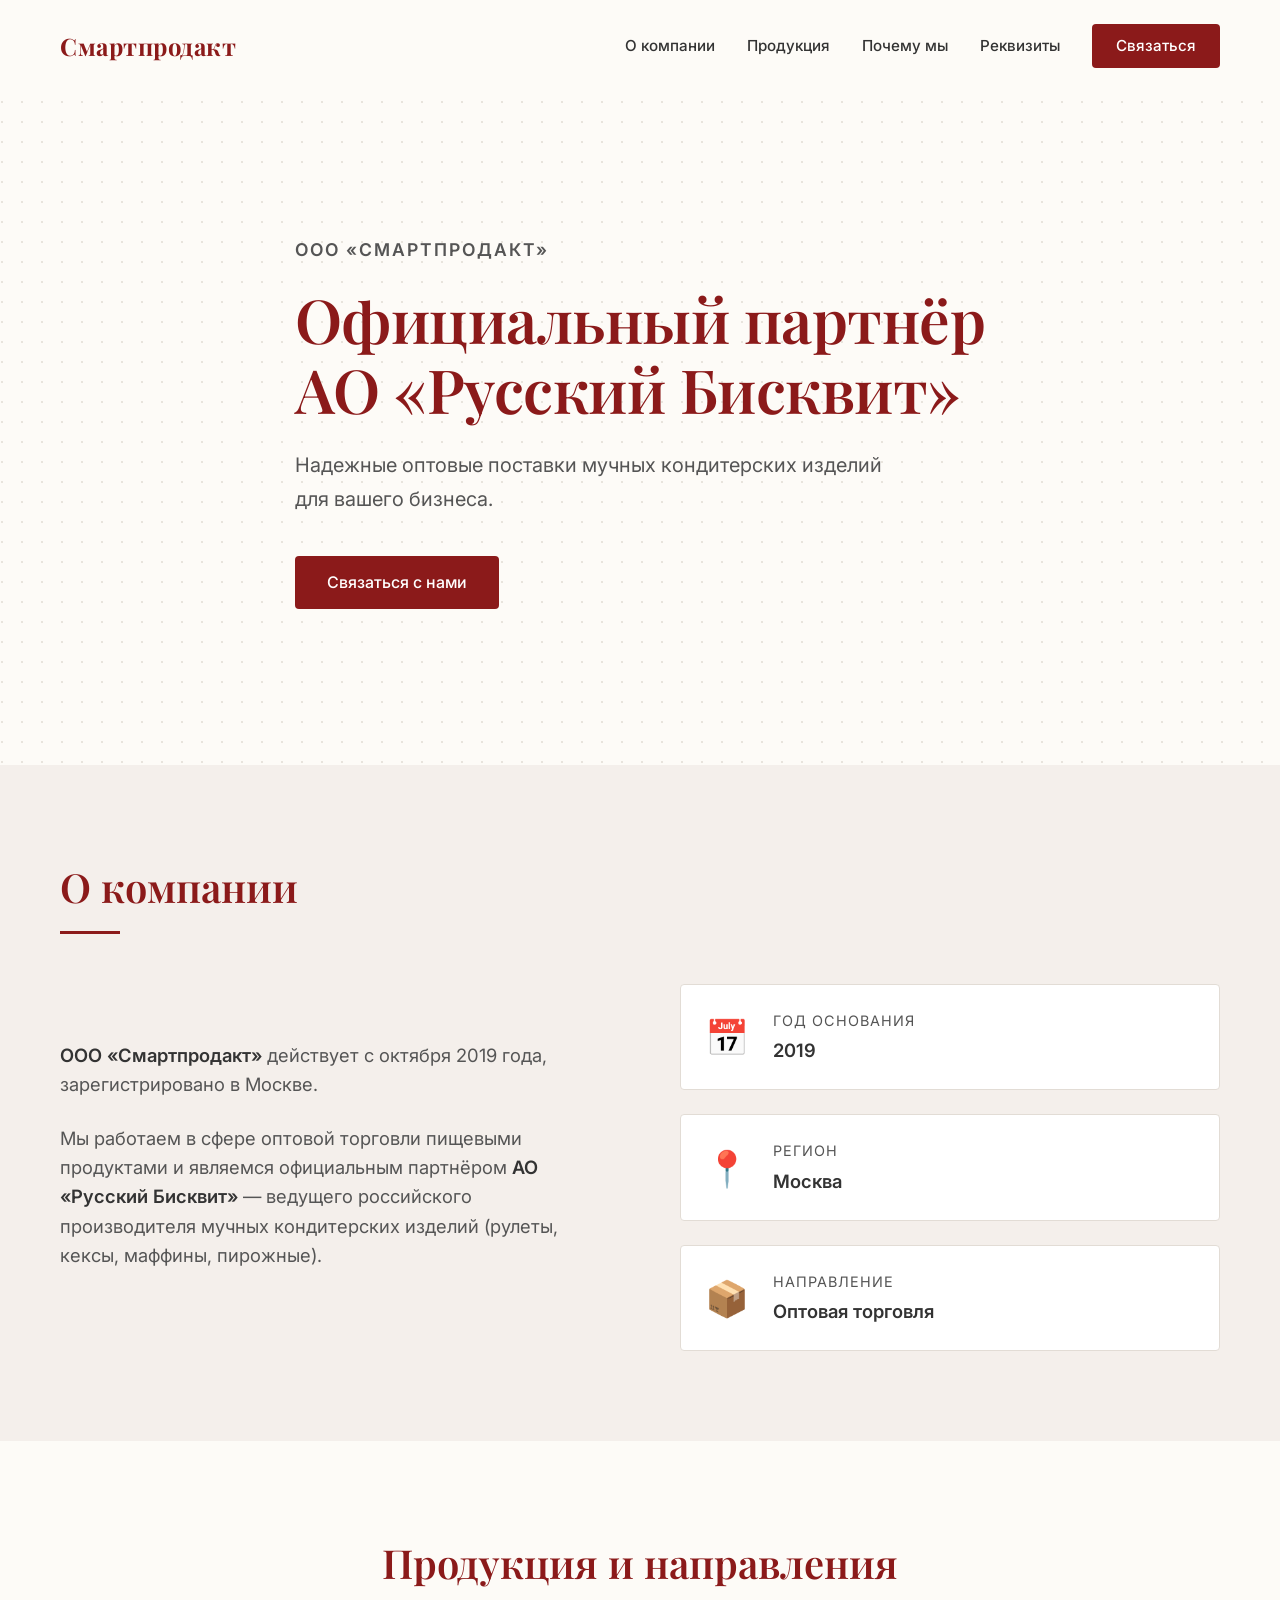
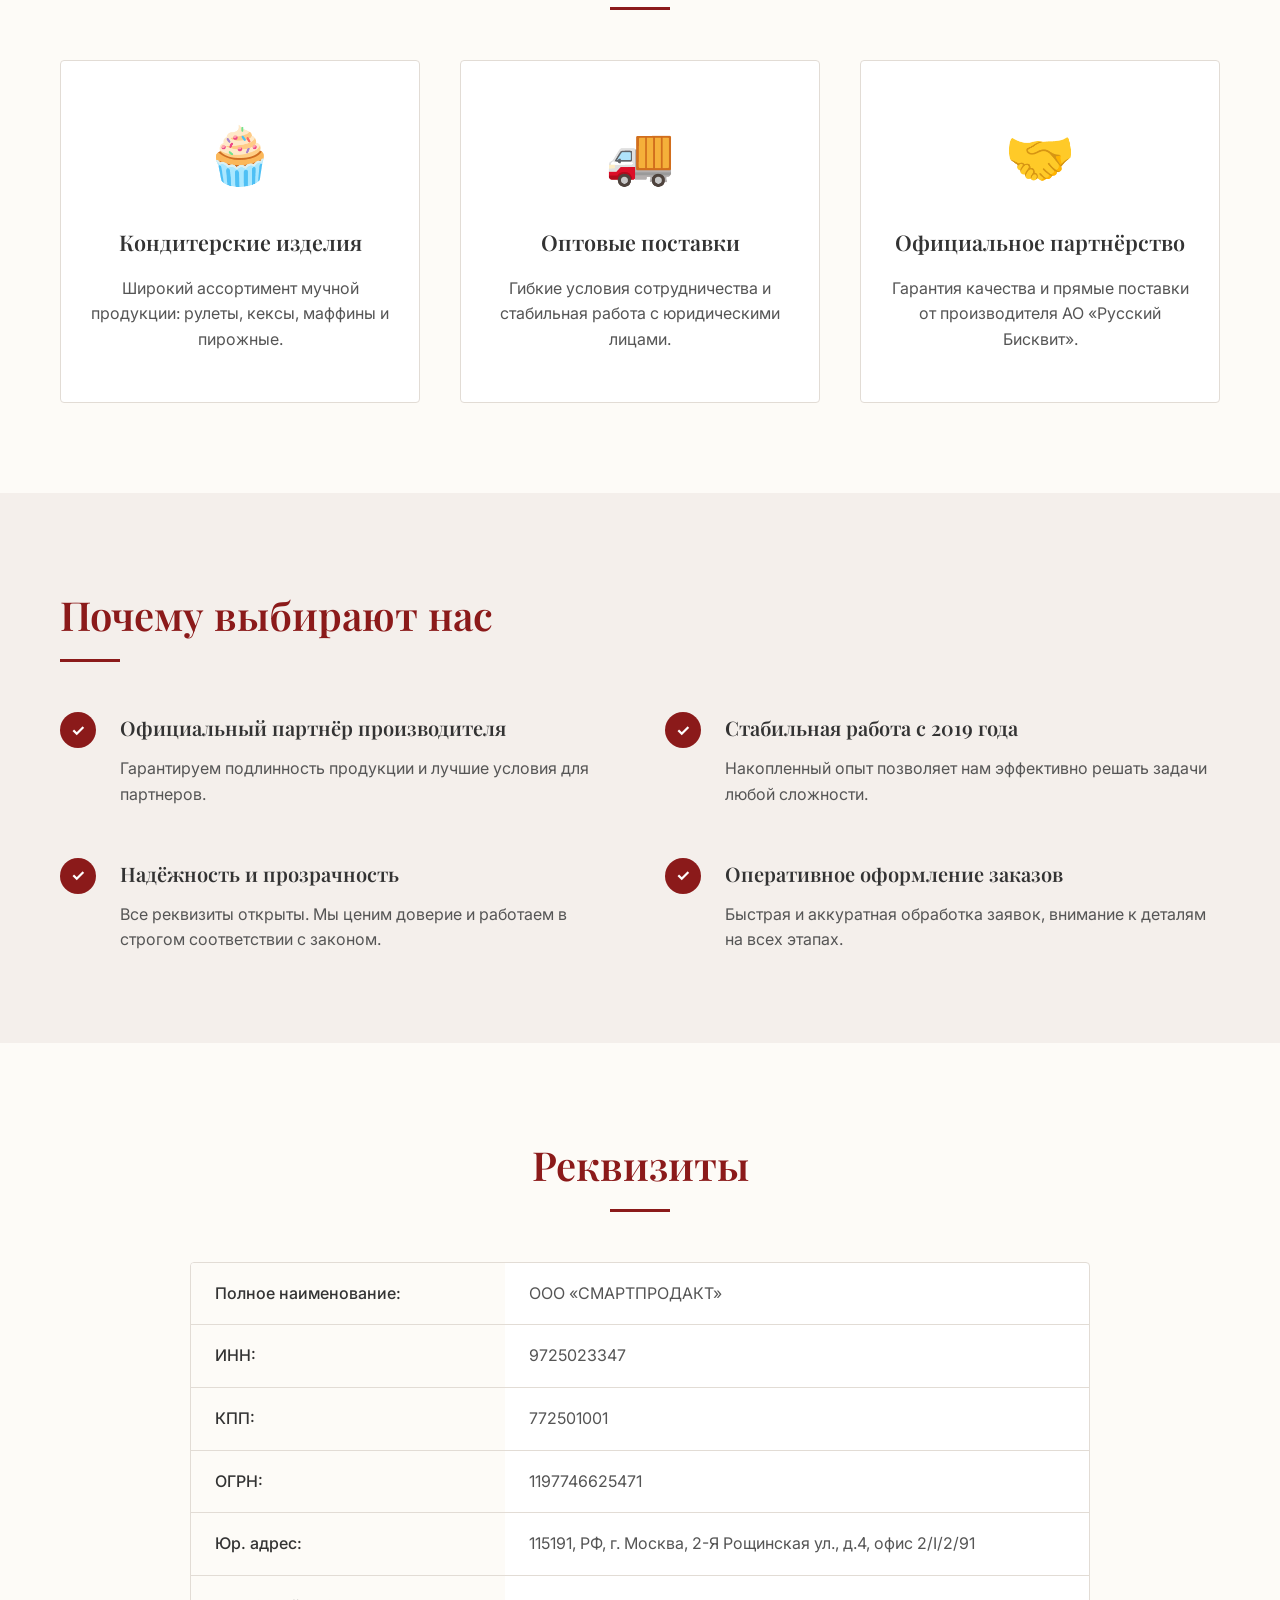
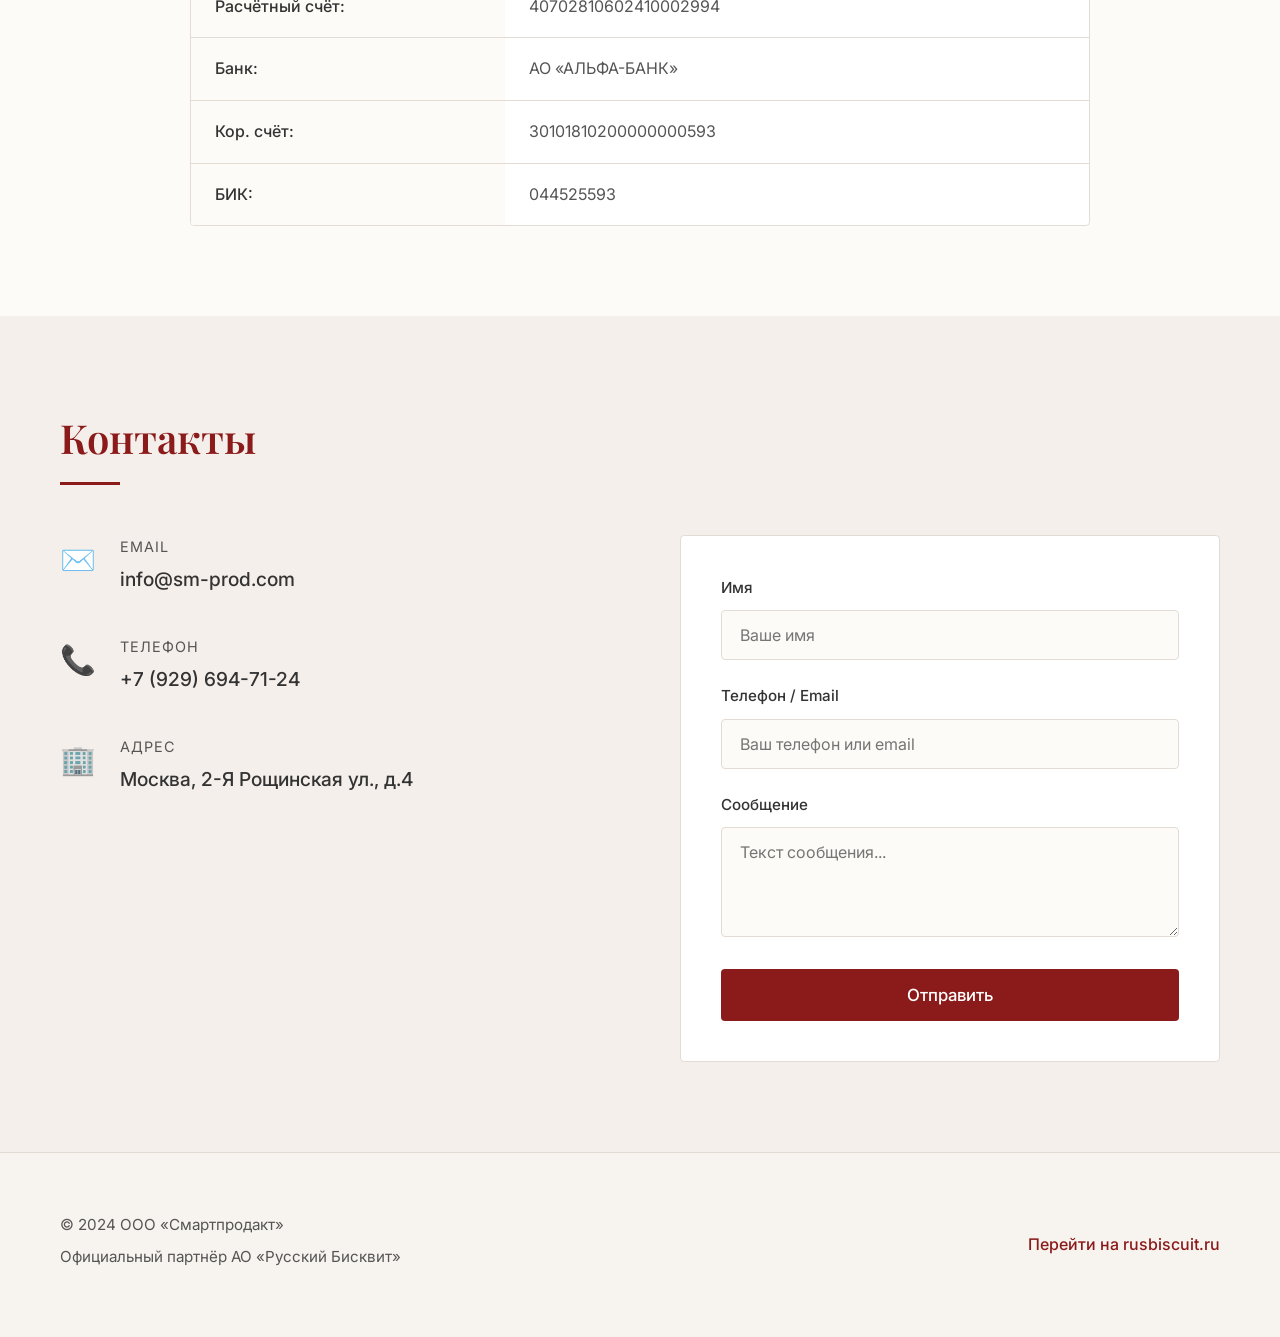
==== index.html @ a1ecc79d "Initial commit of SmartProduct landing page" ====
<!DOCTYPE html>
<html lang="ru">
<head>
    <meta charset="UTF-8">
    <meta name="viewport" content="width=device-width, initial-scale=1.0">
    <title>ООО «Смартпродакт» — Официальный партнёр АО «Русский Бисквит»</title>
    <meta name="description" content="ООО «Смартпродакт» — оптовый поставщик и официальный партнёр АО «Русский Бисквит». मुчные кондитерские изделия оптом.">
    <!-- Google Fonts: Playfair Display for headings, Inter for body -->
    <link rel="preconnect" href="https://fonts.googleapis.com">
    <link rel="preconnect" href="https://fonts.gstatic.com" crossorigin>
    <link href="https://fonts.googleapis.com/css2?family=Inter:wght@400;500;600&family=Playfair+Display:wght@500;600;700&display=swap" rel="stylesheet">
    <link rel="stylesheet" href="style.css">
</head>
<body>
    <!-- Sticky Nav Header -->
    <header class="navbar">
        <div class="container nav-container">
            <div class="logo">
                <a href="#hero">
                    <span class="logo-text">Смартпродакт</span>
                </a>
            </div>
            <nav class="nav-links">
                <a href="#about">О компании</a>
                <a href="#products">Продукция</a>
                <a href="#advantages">Почему мы</a>
                <a href="#requisites">Реквизиты</a>
                <a href="#contacts" class="btn-primary nav-btn">Связаться</a>
            </nav>
            <div class="hamburger">
                <span></span>
                <span></span>
                <span></span>
            </div>
        </div>
    </header>

    <!-- 1. Hero -->
    <section id="hero" class="hero-section">
        <div class="container hero-container">
            <div class="hero-content">
                <div class="hero-logo-placeholder">ООО «Смартпродакт»</div>
                <h1 class="hero-title">Официальный партнёр<br>АО «Русский Бисквит»</h1>
                <p class="hero-subtitle">Надежные оптовые поставки мучных кондитерских изделий для вашего бизнеса.</p>
                <a href="#contacts" class="btn-primary hero-btn">Связаться с нами</a>
            </div>
        </div>
    </section>

    <!-- 2. О компании -->
    <section id="about" class="section bg-light-beige">
        <div class="container">
            <h2 class="section-title">О компании</h2>
            <div class="about-grid">
                <div class="about-text">
                    <p><strong>ООО «Смартпродакт»</strong> действует с октября 2019 года, зарегистрировано в Москве.</p>
                    <p>Мы работаем в сфере оптовой торговли пищевыми продуктами и являемся официальным партнёром <strong>АО «Русский Бисквит»</strong> — ведущего российского производителя мучных кондитерских изделий (рулеты, кексы, маффины, пирожные).</p>
                </div>
                <div class="trust-badges">
                    <div class="badge">
                        <span class="badge-icon">📅</span>
                        <div>
                            <span class="badge-title">Год основания</span>
                            <span class="badge-value">2019</span>
                        </div>
                    </div>
                    <div class="badge">
                        <span class="badge-icon">📍</span>
                        <div>
                            <span class="badge-title">Регион</span>
                            <span class="badge-value">Москва</span>
                        </div>
                    </div>
                    <div class="badge">
                        <span class="badge-icon">📦</span>
                        <div>
                            <span class="badge-title">Направление</span>
                            <span class="badge-value">Оптовая торговля</span>
                        </div>
                    </div>
                </div>
            </div>
        </div>
    </section>

    <!-- 3. Продукция / Направления -->
    <section id="products" class="section">
        <div class="container">
            <h2 class="section-title text-center">Продукция и направления</h2>
            <div class="cards-grid">
                <div class="card">
                    <div class="card-icon">🧁</div>
                    <h3 class="card-title">Кондитерские изделия</h3>
                    <p class="card-text">Широкий ассортимент мучной продукции: рулеты, кексы, маффины и пирожные.</p>
                </div>
                <div class="card">
                    <div class="card-icon">🚚</div>
                    <h3 class="card-title">Оптовые поставки</h3>
                    <p class="card-text">Гибкие условия сотрудничества и стабильная работа с юридическими лицами.</p>
                </div>
                <div class="card">
                    <div class="card-icon">🤝</div>
                    <h3 class="card-title">Официальное партнёрство</h3>
                    <p class="card-text">Гарантия качества и прямые поставки от производителя АО «Русский Бисквит».</p>
                </div>
            </div>
        </div>
    </section>

    <!-- 4. Почему мы (преимущества) -->
    <section id="advantages" class="section bg-light-beige">
        <div class="container">
            <h2 class="section-title">Почему выбирают нас</h2>
            <div class="advantages-list">
                <div class="advantage-item">
                    <div class="advantage-check">✓</div>
                    <div class="advantage-content">
                        <h4>Официальный партнёр производителя</h4>
                        <p>Гарантируем подлинность продукции и лучшие условия для партнеров.</p>
                    </div>
                </div>
                <div class="advantage-item">
                    <div class="advantage-check">✓</div>
                    <div class="advantage-content">
                        <h4>Стабильная работа с 2019 года</h4>
                        <p>Накопленный опыт позволяет нам эффективно решать задачи любой сложности.</p>
                    </div>
                </div>
                <div class="advantage-item">
                    <div class="advantage-check">✓</div>
                    <div class="advantage-content">
                        <h4>Надёжность и прозрачность</h4>
                        <p>Все реквизиты открыты. Мы ценим доверие и работаем в строгом соответствии с законом.</p>
                    </div>
                </div>
                <div class="advantage-item">
                    <div class="advantage-check">✓</div>
                    <div class="advantage-content">
                        <h4>Оперативное оформление заказов</h4>
                        <p>Быстрая и аккуратная обработка заявок, внимание к деталям на всех этапах.</p>
                    </div>
                </div>
            </div>
        </div>
    </section>

    <!-- 5. Реквизиты -->
    <section id="requisites" class="section">
        <div class="container">
            <h2 class="section-title text-center">Реквизиты</h2>
            <div class="requisites-card">
                <table class="requisites-table">
                    <tbody>
                        <tr><th>Полное наименование:</th><td>ООО «СМАРТПРОДАКТ»</td></tr>
                        <tr><th>ИНН:</th><td>9725023347</td></tr>
                        <tr><th>КПП:</th><td>772501001</td></tr>
                        <tr><th>ОГРН:</th><td>1197746625471</td></tr>
                        <tr><th>Юр. адрес:</th><td>115191, РФ, г. Москва, 2-Я Рощинская ул., д.4, офис 2/I/2/91</td></tr>
                        <tr><th>Расчётный счёт:</th><td>40702810602410002994</td></tr>
                        <tr><th>Банк:</th><td>АО «АЛЬФА-БАНК»</td></tr>
                        <tr><th>Кор. счёт:</th><td>30101810200000000593</td></tr>
                        <tr><th>БИК:</th><td>044525593</td></tr>
                    </tbody>
                </table>
            </div>
        </div>
    </section>

    <!-- 6. Контакты -->
    <section id="contacts" class="section bg-light-beige">
        <div class="container">
            <h2 class="section-title">Контакты</h2>
            <div class="contacts-wrapper">
                <div class="contact-info">
                    <div class="contact-item">
                        <span class="contact-icon">✉️</span>
                        <div class="contact-details">
                            <span class="contact-label">Email</span>
                            <a href="mailto:info@sm-prod.com" class="contact-link">info@sm-prod.com</a>
                        </div>
                    </div>
                    <div class="contact-item">
                        <span class="contact-icon">📞</span>
                        <div class="contact-details">
                            <span class="contact-label">Телефон</span>
                            <a href="tel:+79296947124" class="contact-link">+7 (929) 694-71-24</a>
                        </div>
                    </div>
                    <div class="contact-item">
                        <span class="contact-icon">🏢</span>
                        <div class="contact-details">
                            <span class="contact-label">Адрес</span>
                            <span class="contact-text">Москва, 2-Я Рощинская ул., д.4</span>
                        </div>
                    </div>
                </div>
                <div class="contact-form-wrapper">
                    <form class="contact-form" action="mailto:info@sm-prod.com" method="post" enctype="text/plain">
                        <div class="form-group">
                            <label for="name">Имя</label>
                            <input type="text" id="name" name="Имя" required placeholder="Ваше имя">
                        </div>
                        <div class="form-group">
                            <label for="contact">Телефон / Email</label>
                            <input type="text" id="contact" name="Контакт" required placeholder="Ваш телефон или email">
                        </div>
                        <div class="form-group">
                            <label for="message">Сообщение</label>
                            <textarea id="message" name="Сообщение" rows="4" required placeholder="Текст сообщения..."></textarea>
                        </div>
                        <button type="submit" class="btn-primary form-btn">Отправить</button>
                    </form>
                </div>
            </div>
        </div>
    </section>

    <!-- 7. Footer -->
    <footer class="footer">
        <div class="container footer-container">
            <div class="footer-info">
                <p>&copy; 2024 ООО «Смартпродакт»</p>
                <p>Официальный партнёр АО «Русский Бисквит»</p>
            </div>
            <div class="footer-links">
                <a href="https://rusbiscuit.ru/" target="_blank" rel="noopener noreferrer" class="footer-link">Перейти на rusbiscuit.ru</a>
            </div>
        </div>
    </footer>

    <script src="script.js"></script>
</body>
</html>
---- style.css ----
/* Color Palette & Variables */
:root {
    --primary-red: #8B1A1A;
    /* Deep burgundy from rusbiscuit */
    --primary-red-hover: #701414;
    --bg-light: #FDFBF7;
    /* Off-white warm cream tone */
    --bg-beige: #F4EFEB;
    /* Light beige for sections */
    --text-main: #333333;
    --text-muted: #555555;
    --white: #FFFFFF;
    --border-color: #E2DCD5;

    --font-heading: 'Playfair Display', serif;
    --font-body: 'Inter', sans-serif;

    --transition-speed: 0.3s;
}

/* Reset & Base Styles */
* {
    margin: 0;
    padding: 0;
    box-sizing: border-box;
}

html {
    scroll-behavior: smooth;
}

body {
    font-family: var(--font-body);
    background-color: var(--bg-light);
    color: var(--text-main);
    line-height: 1.6;
    -webkit-font-smoothing: antialiased;
}

h1,
h2,
h3,
h4,
h5,
h6 {
    font-family: var(--font-heading);
    color: var(--primary-red);
    font-weight: 600;
}

a {
    text-decoration: none;
    color: var(--primary-red);
    transition: color var(--transition-speed) ease;
}

a:hover {
    color: var(--primary-red-hover);
}

.container {
    max-width: 1200px;
    margin: 0 auto;
    padding: 0 20px;
}

.text-center {
    text-align: center;
}

.section {
    padding: 90px 0;
}

.section-title {
    font-size: 2.5rem;
    margin-bottom: 50px;
    position: relative;
    padding-bottom: 15px;
}

.section-title::after {
    content: '';
    position: absolute;
    left: 0;
    bottom: 0;
    width: 60px;
    height: 3px;
    background-color: var(--primary-red);
}

.text-center.section-title::after {
    left: 50%;
    transform: translateX(-50%);
}

.bg-light-beige {
    background-color: var(--bg-beige);
}

/* Buttons */
.btn-primary {
    display: inline-block;
    background-color: var(--primary-red);
    color: var(--white);
    padding: 14px 32px;
    border-radius: 4px;
    font-family: var(--font-body);
    font-weight: 500;
    border: none;
    cursor: pointer;
    text-align: center;
    transition: background-color var(--transition-speed) ease;
}

.btn-primary:hover {
    background-color: var(--primary-red-hover);
    color: var(--white);
}

/* Navbar */
.navbar {
    position: fixed;
    top: 0;
    left: 0;
    width: 100%;
    background-color: rgba(253, 251, 247, 0.98);
    backdrop-filter: blur(10px);
    z-index: 1000;
    border-bottom: 1px solid transparent;
    transition: all var(--transition-speed) ease;
    padding: 24px 0;
}

.navbar.scrolled {
    padding: 12px 0;
    border-bottom: 1px solid var(--border-color);
    box-shadow: 0 2px 10px rgba(0, 0, 0, 0.03);
}

.nav-container {
    display: flex;
    justify-content: space-between;
    align-items: center;
}

.logo-text {
    font-family: var(--font-heading);
    font-size: 1.5rem;
    font-weight: 700;
    color: var(--primary-red);
    letter-spacing: 0.5px;
}

.nav-links {
    display: flex;
    align-items: center;
    gap: 32px;
}

.nav-links a {
    color: var(--text-main);
    font-weight: 500;
    font-size: 0.95rem;
}

.nav-links a:hover {
    color: var(--primary-red);
}

.nav-links .nav-btn {
    color: var(--white);
    padding: 10px 24px;
}

.nav-links .nav-btn:hover {
    color: var(--white);
}

.hamburger {
    display: none;
    cursor: pointer;
    flex-direction: column;
    gap: 6px;
}

.hamburger span {
    width: 28px;
    height: 2px;
    background-color: var(--primary-red);
    transition: 0.3s;
}

/* Hero Section */
.hero-section {
    padding: 180px 0 100px;
    background-color: var(--bg-light);
    /* Subtle dot texture */
    background-image: url('data:image/svg+xml,%3Csvg width="20" height="20" xmlns="http://www.w3.org/2000/svg"%3E%3Cpath d="M0 0h20v20H0z" fill="none"/%3E%3Ccircle cx="2" cy="2" r="1" fill="%23e2dcd5"/%3E%3C/svg%3E');
    min-height: 85vh;
    display: flex;
    align-items: center;
}

.hero-content {
    max-width: 800px;
}

.hero-logo-placeholder {
    font-family: var(--font-body);
    font-size: 1.1rem;
    color: var(--text-muted);
    margin-bottom: 20px;
    text-transform: uppercase;
    letter-spacing: 2px;
    font-weight: 600;
}

.hero-title {
    font-size: 3.8rem;
    line-height: 1.15;
    margin-bottom: 24px;
    letter-spacing: -0.5px;
}

.hero-subtitle {
    font-size: 1.25rem;
    color: var(--text-muted);
    margin-bottom: 40px;
    max-width: 600px;
    line-height: 1.7;
}

/* About Section */
.about-grid {
    display: grid;
    grid-template-columns: 1fr 1fr;
    gap: 80px;
    align-items: center;
}

.about-text p {
    font-size: 1.15rem;
    margin-bottom: 24px;
    color: var(--text-muted);
}

.about-text strong {
    color: var(--text-main);
    font-weight: 600;
}

.trust-badges {
    display: flex;
    flex-direction: column;
    gap: 24px;
}

.badge {
    display: flex;
    align-items: center;
    background-color: var(--white);
    padding: 24px;
    border: 1px solid var(--border-color);
    border-radius: 4px;
}

.badge-icon {
    font-size: 2.2rem;
    margin-right: 24px;
}

.badge-title {
    font-size: 0.9rem;
    color: var(--text-muted);
    display: block;
    margin-bottom: 4px;
    text-transform: uppercase;
    letter-spacing: 1px;
}

.badge-value {
    font-size: 1.15rem;
    font-weight: 600;
    color: var(--text-main);
    display: block;
}

/* Products Section */
.cards-grid {
    display: grid;
    grid-template-columns: repeat(3, 1fr);
    gap: 40px;
}

.card {
    background-color: var(--white);
    padding: 50px 30px;
    border: 1px solid var(--border-color);
    border-radius: 4px;
    text-align: center;
    transition: transform var(--transition-speed) ease, box-shadow var(--transition-speed) ease;
}

.card:hover {
    transform: translateY(-5px);
    box-shadow: 0 15px 35px rgba(139, 26, 26, 0.04);
}

.card-icon {
    font-size: 3.5rem;
    margin-bottom: 24px;
}

.card-title {
    font-size: 1.35rem;
    margin-bottom: 16px;
    color: var(--text-main);
}

.card-text {
    color: var(--text-muted);
    font-size: 1rem;
    line-height: 1.6;
}

/* Advantages Section */
.advantages-list {
    display: grid;
    grid-template-columns: 1fr 1fr;
    gap: 50px;
}

.advantage-item {
    display: flex;
    align-items: flex-start;
}

.advantage-check {
    background-color: var(--primary-red);
    color: var(--white);
    width: 36px;
    height: 36px;
    border-radius: 50%;
    display: flex;
    align-items: center;
    justify-content: center;
    font-weight: bold;
    margin-right: 24px;
    flex-shrink: 0;
}

.advantage-content h4 {
    font-size: 1.25rem;
    margin-bottom: 12px;
    color: var(--text-main);
    font-family: var(--font-heading);
}

.advantage-content p {
    color: var(--text-muted);
    font-size: 1rem;
}

/* Requisites Section */
.requisites-card {
    background-color: var(--white);
    border: 1px solid var(--border-color);
    border-radius: 4px;
    overflow: hidden;
    max-width: 900px;
    margin: 0 auto;
}

.requisites-table {
    width: 100%;
    border-collapse: collapse;
}

.requisites-table th,
.requisites-table td {
    padding: 18px 24px;
    border-bottom: 1px solid var(--border-color);
    text-align: left;
}

.requisites-table tr:last-child th,
.requisites-table tr:last-child td {
    border-bottom: none;
}

.requisites-table th {
    width: 35%;
    background-color: var(--bg-light);
    color: var(--text-main);
    font-weight: 500;
}

.requisites-table td {
    color: var(--text-muted);
    font-family: var(--font-body);
}

/* Contacts Section */
.contacts-wrapper {
    display: grid;
    grid-template-columns: 1fr 1fr;
    gap: 80px;
}

.contact-item {
    display: flex;
    align-items: flex-start;
    margin-bottom: 40px;
}

.contact-icon {
    font-size: 1.8rem;
    margin-right: 24px;
    margin-top: 2px;
}

.contact-label {
    display: block;
    font-size: 0.9rem;
    color: var(--text-muted);
    margin-bottom: 6px;
    text-transform: uppercase;
    letter-spacing: 1px;
}

.contact-link,
.contact-text {
    font-size: 1.2rem;
    font-weight: 500;
    color: var(--text-main);
}

.contact-link:hover {
    color: var(--primary-red);
}

.contact-form {
    background-color: var(--white);
    padding: 40px;
    border: 1px solid var(--border-color);
    border-radius: 4px;
}

.form-group {
    margin-bottom: 24px;
}

.form-group label {
    display: block;
    margin-bottom: 10px;
    font-size: 0.95rem;
    font-weight: 500;
    color: var(--text-main);
}

.form-group input,
.form-group textarea {
    width: 100%;
    padding: 14px 18px;
    border: 1px solid var(--border-color);
    border-radius: 4px;
    font-family: var(--font-body);
    font-size: 1rem;
    color: var(--text-main);
    background-color: var(--bg-light);
}

.form-group input:focus,
.form-group textarea:focus {
    outline: none;
    border-color: var(--primary-red);
}

.form-btn {
    width: 100%;
    padding: 16px;
    font-size: 1.05rem;
}

/* Footer */
.footer {
    background-color: #f7f3ee;
    padding: 60px 0;
    border-top: 1px solid var(--border-color);
}

.footer-container {
    display: flex;
    justify-content: space-between;
    align-items: center;
}

.footer-info p {
    margin-bottom: 8px;
    font-size: 0.95rem;
    color: var(--text-muted);
}

.footer-link {
    color: var(--primary-red);
    font-weight: 500;
}

.footer-link:hover {
    color: var(--primary-red-hover);
    text-decoration: underline;
}

/* Responsive Design */
@media (max-width: 992px) {

    .about-grid,
    .advantages-list,
    .contacts-wrapper {
        grid-template-columns: 1fr;
        gap: 50px;
    }

    .cards-grid {
        grid-template-columns: repeat(2, 1fr);
    }

    .hero-title {
        font-size: 3rem;
    }
}

@media (max-width: 768px) {
    .section {
        padding: 60px 0;
    }

    .hamburger {
        display: flex;
    }

    .nav-links {
        position: absolute;
        top: 100%;
        left: 0;
        width: 100%;
        background-color: var(--white);
        flex-direction: column;
        padding: 24px 0;
        border-bottom: 1px solid var(--border-color);
        clip-path: polygon(0 0, 100% 0, 100% 0, 0 0);
        transition: clip-path 0.3s ease-in-out;
        gap: 24px;
    }

    .nav-links.active {
        clip-path: polygon(0 0, 100% 0, 100% 100%, 0 100%);
    }

    .cards-grid {
        grid-template-columns: 1fr;
    }

    .hero-title {
        font-size: 2.4rem;
    }

    .hero-title br {
        display: none;
    }

    .section-title {
        font-size: 2.2rem;
    }

    .requisites-table th,
    .requisites-table td {
        display: block;
        width: 100%;
    }

    .requisites-table th {
        padding-bottom: 8px;
        border-bottom: none;
    }

    .requisites-table td {
        padding-top: 0;
    }

    .footer-container {
        flex-direction: column;
        text-align: center;
        gap: 24px;
    }
}
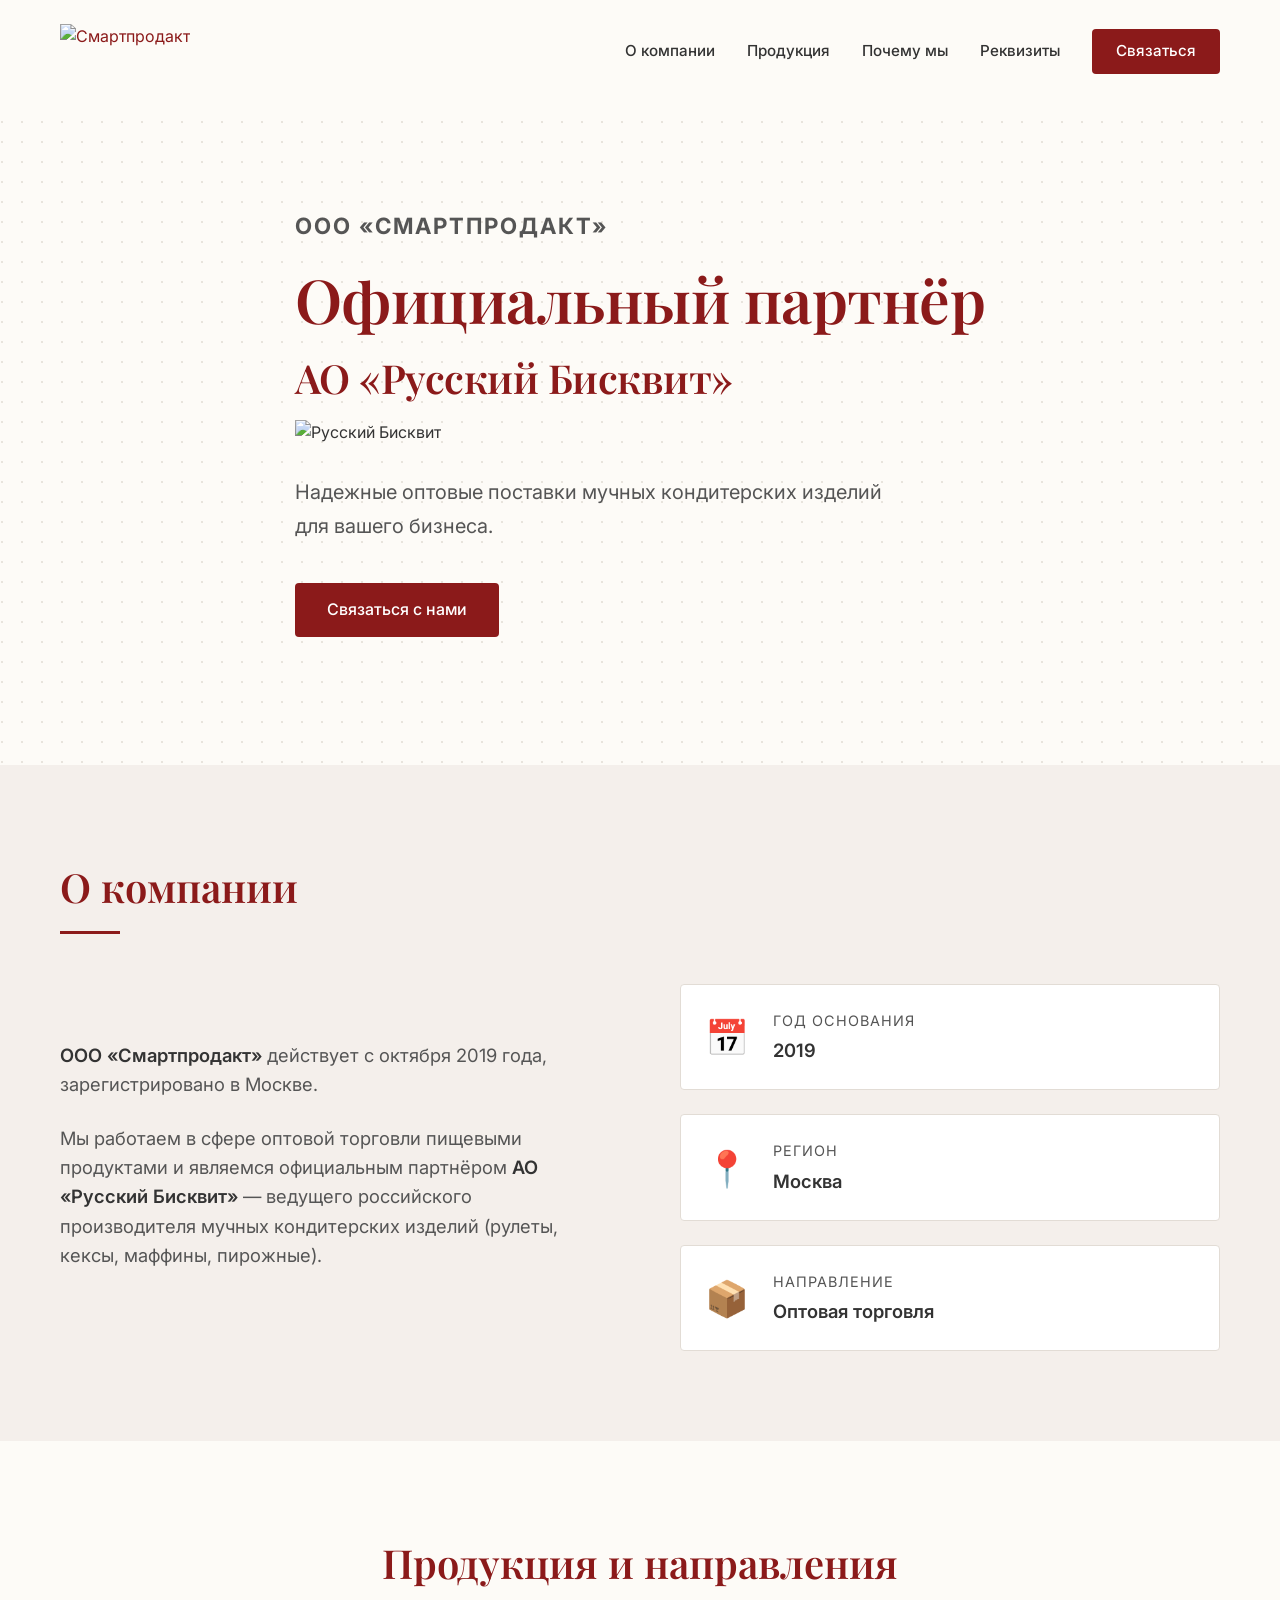
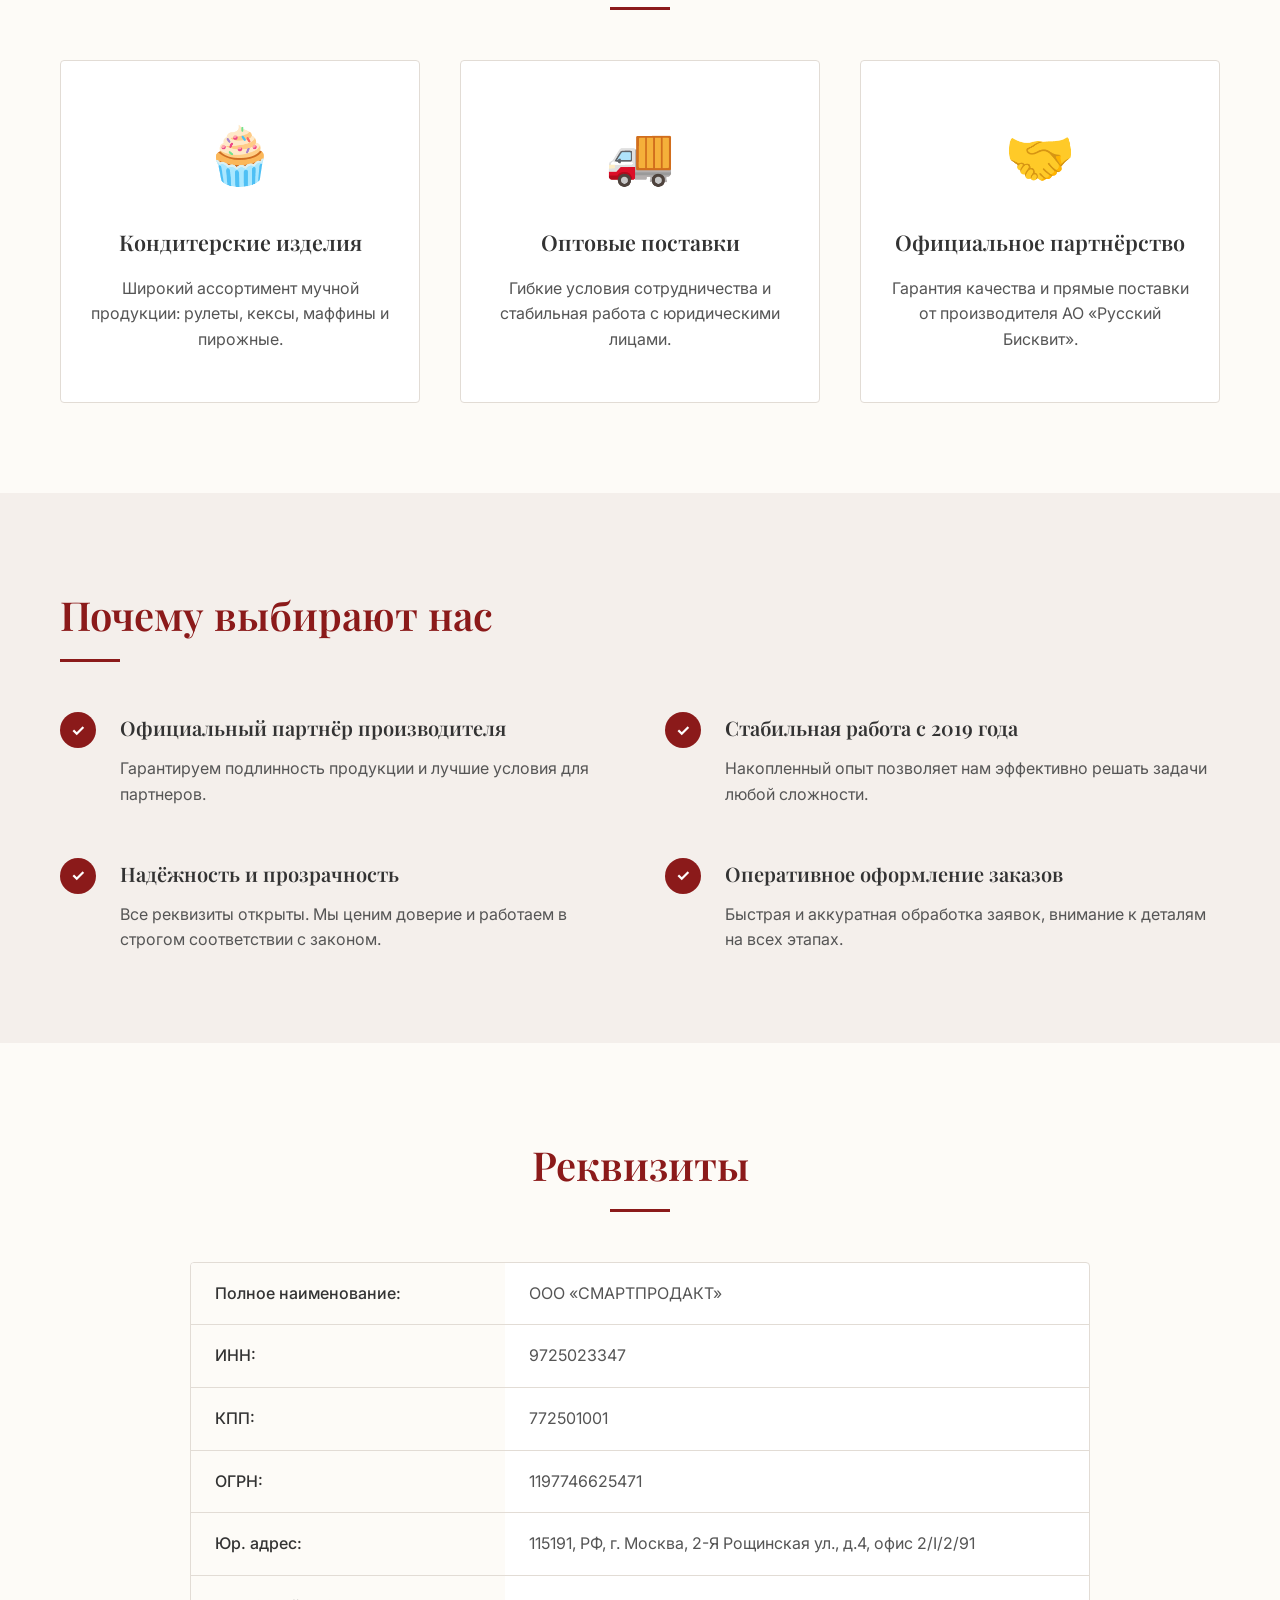
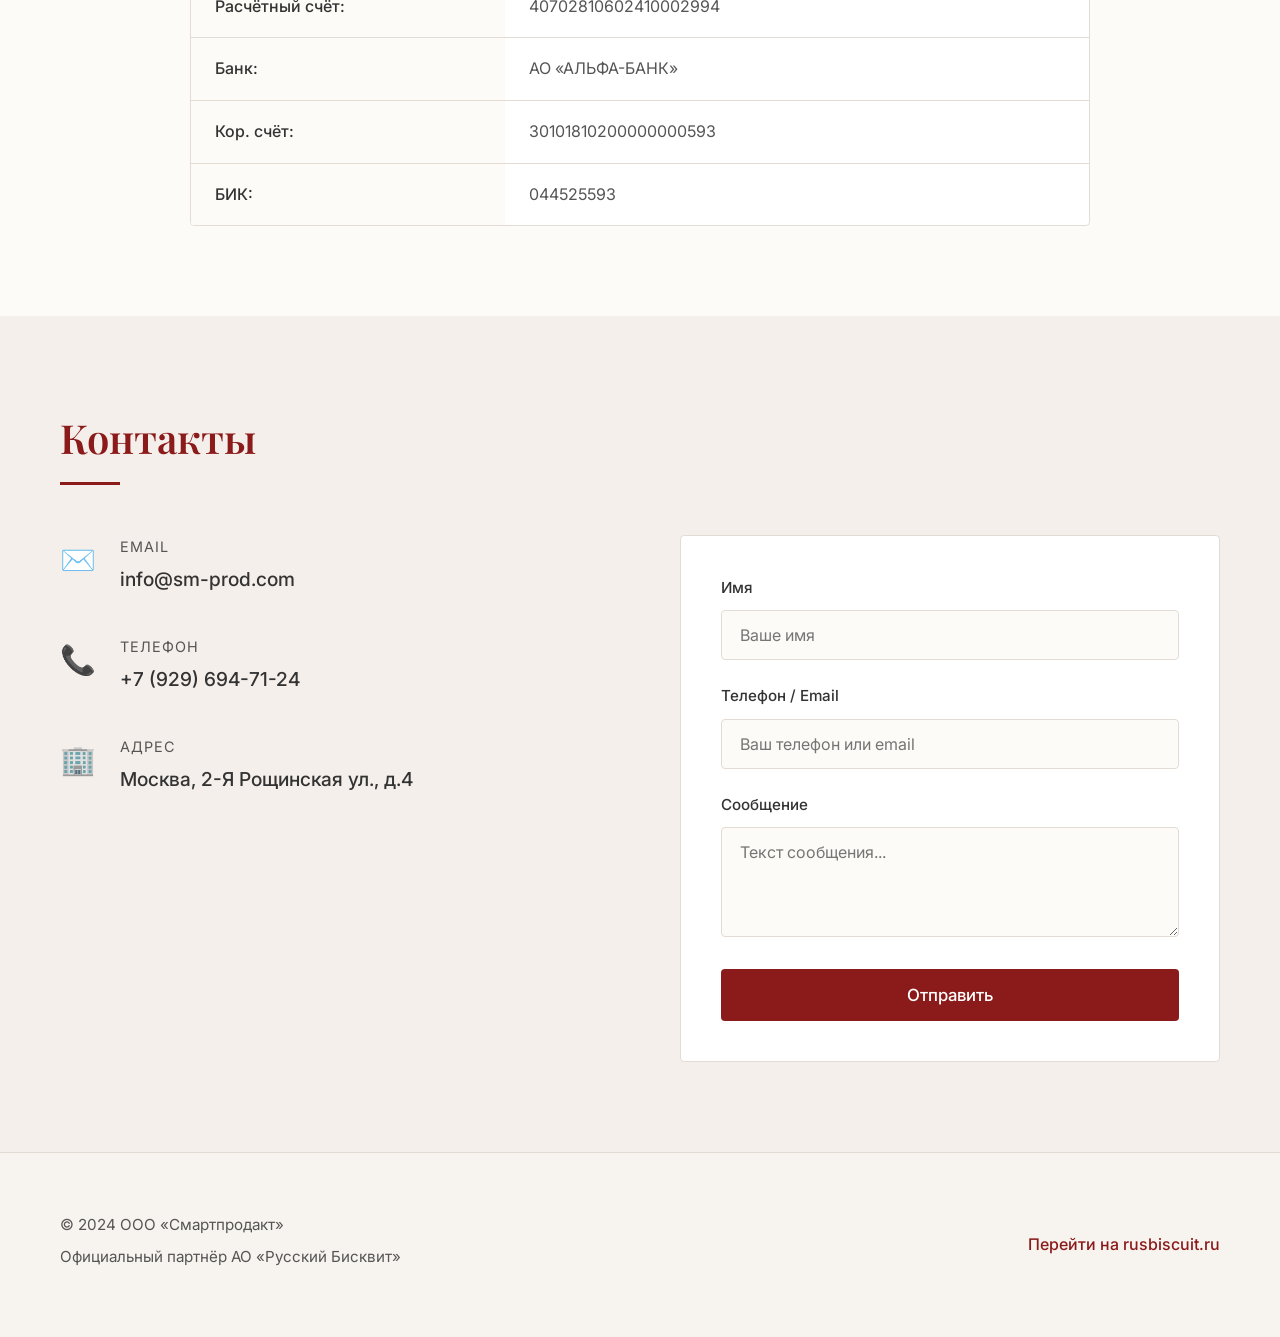
==== commit c89c178d: "Update logos and typography" ====
--- a/index.html
+++ b/index.html
@@ -1,23 +1,28 @@
 <!DOCTYPE html>
 <html lang="ru">
+
 <head>
     <meta charset="UTF-8">
     <meta name="viewport" content="width=device-width, initial-scale=1.0">
     <title>ООО «Смартпродакт» — Официальный партнёр АО «Русский Бисквит»</title>
-    <meta name="description" content="ООО «Смартпродакт» — оптовый поставщик и официальный партнёр АО «Русский Бисквит». मुчные кондитерские изделия оптом.">
+    <meta name="description"
+        content="ООО «Смартпродакт» — оптовый поставщик и официальный партнёр АО «Русский Бисквит». मुчные кондитерские изделия оптом.">
     <!-- Google Fonts: Playfair Display for headings, Inter for body -->
     <link rel="preconnect" href="https://fonts.googleapis.com">
     <link rel="preconnect" href="https://fonts.gstatic.com" crossorigin>
-    <link href="https://fonts.googleapis.com/css2?family=Inter:wght@400;500;600&family=Playfair+Display:wght@500;600;700&display=swap" rel="stylesheet">
+    <link
+        href="https://fonts.googleapis.com/css2?family=Inter:wght@400;500;600&family=Playfair+Display:wght@500;600;700&display=swap"
+        rel="stylesheet">
     <link rel="stylesheet" href="style.css">
 </head>
+
 <body>
     <!-- Sticky Nav Header -->
     <header class="navbar">
         <div class="container nav-container">
             <div class="logo">
                 <a href="#hero">
-                    <span class="logo-text">Смартпродакт</span>
+                    <img src="smartproduct-logo.png" alt="Смартпродакт" class="header-logo">
                 </a>
             </div>
             <nav class="nav-links">
@@ -40,7 +45,12 @@
         <div class="container hero-container">
             <div class="hero-content">
                 <div class="hero-logo-placeholder">ООО «Смартпродакт»</div>
-                <h1 class="hero-title">Официальный партнёр<br>АО «Русский Бисквит»</h1>
+                <h1 class="hero-title">Официальный партнёр<br>
+                    <span class="hero-title-small">АО «Русский Бисквит»</span>
+                </h1>
+                <div class="hero-logo-container">
+                    <img src="rusbiscuit-logo.png" alt="Русский Бисквит" class="hero-partner-logo">
+                </div>
                 <p class="hero-subtitle">Надежные оптовые поставки мучных кондитерских изделий для вашего бизнеса.</p>
                 <a href="#contacts" class="btn-primary hero-btn">Связаться с нами</a>
             </div>
@@ -54,7 +64,9 @@
             <div class="about-grid">
                 <div class="about-text">
                     <p><strong>ООО «Смартпродакт»</strong> действует с октября 2019 года, зарегистрировано в Москве.</p>
-                    <p>Мы работаем в сфере оптовой торговли пищевыми продуктами и являемся официальным партнёром <strong>АО «Русский Бисквит»</strong> — ведущего российского производителя мучных кондитерских изделий (рулеты, кексы, маффины, пирожные).</p>
+                    <p>Мы работаем в сфере оптовой торговли пищевыми продуктами и являемся официальным партнёром
+                        <strong>АО «Русский Бисквит»</strong> — ведущего российского производителя мучных кондитерских
+                        изделий (рулеты, кексы, маффины, пирожные).</p>
                 </div>
                 <div class="trust-badges">
                     <div class="badge">
@@ -151,15 +163,42 @@
             <div class="requisites-card">
                 <table class="requisites-table">
                     <tbody>
-                        <tr><th>Полное наименование:</th><td>ООО «СМАРТПРОДАКТ»</td></tr>
-                        <tr><th>ИНН:</th><td>9725023347</td></tr>
-                        <tr><th>КПП:</th><td>772501001</td></tr>
-                        <tr><th>ОГРН:</th><td>1197746625471</td></tr>
-                        <tr><th>Юр. адрес:</th><td>115191, РФ, г. Москва, 2-Я Рощинская ул., д.4, офис 2/I/2/91</td></tr>
-                        <tr><th>Расчётный счёт:</th><td>40702810602410002994</td></tr>
-                        <tr><th>Банк:</th><td>АО «АЛЬФА-БАНК»</td></tr>
-                        <tr><th>Кор. счёт:</th><td>30101810200000000593</td></tr>
-                        <tr><th>БИК:</th><td>044525593</td></tr>
+                        <tr>
+                            <th>Полное наименование:</th>
+                            <td>ООО «СМАРТПРОДАКТ»</td>
+                        </tr>
+                        <tr>
+                            <th>ИНН:</th>
+                            <td>9725023347</td>
+                        </tr>
+                        <tr>
+                            <th>КПП:</th>
+                            <td>772501001</td>
+                        </tr>
+                        <tr>
+                            <th>ОГРН:</th>
+                            <td>1197746625471</td>
+                        </tr>
+                        <tr>
+                            <th>Юр. адрес:</th>
+                            <td>115191, РФ, г. Москва, 2-Я Рощинская ул., д.4, офис 2/I/2/91</td>
+                        </tr>
+                        <tr>
+                            <th>Расчётный счёт:</th>
+                            <td>40702810602410002994</td>
+                        </tr>
+                        <tr>
+                            <th>Банк:</th>
+                            <td>АО «АЛЬФА-БАНК»</td>
+                        </tr>
+                        <tr>
+                            <th>Кор. счёт:</th>
+                            <td>30101810200000000593</td>
+                        </tr>
+                        <tr>
+                            <th>БИК:</th>
+                            <td>044525593</td>
+                        </tr>
                     </tbody>
                 </table>
             </div>
@@ -206,7 +245,8 @@
                         </div>
                         <div class="form-group">
                             <label for="message">Сообщение</label>
-                            <textarea id="message" name="Сообщение" rows="4" required placeholder="Текст сообщения..."></textarea>
+                            <textarea id="message" name="Сообщение" rows="4" required
+                                placeholder="Текст сообщения..."></textarea>
                         </div>
                         <button type="submit" class="btn-primary form-btn">Отправить</button>
                     </form>
@@ -223,11 +263,13 @@
                 <p>Официальный партнёр АО «Русский Бисквит»</p>
             </div>
             <div class="footer-links">
-                <a href="https://rusbiscuit.ru/" target="_blank" rel="noopener noreferrer" class="footer-link">Перейти на rusbiscuit.ru</a>
+                <a href="https://rusbiscuit.ru/" target="_blank" rel="noopener noreferrer" class="footer-link">Перейти
+                    на rusbiscuit.ru</a>
             </div>
         </div>
     </footer>
 
     <script src="script.js"></script>
 </body>
-</html>
+
+</html>
--- a/style.css
+++ b/style.css
@@ -152,6 +152,12 @@
     letter-spacing: 0.5px;
 }
 
+.header-logo {
+    height: 55px;
+    width: auto;
+    display: block;
+}
+
 .nav-links {
     display: flex;
     align-items: center;
@@ -208,19 +214,32 @@
 
 .hero-logo-placeholder {
     font-family: var(--font-body);
-    font-size: 1.1rem;
+    font-size: 1.4rem;
     color: var(--text-muted);
     margin-bottom: 20px;
     text-transform: uppercase;
     letter-spacing: 2px;
-    font-weight: 600;
+    font-weight: 700;
 }
 
 .hero-title {
     font-size: 3.8rem;
     line-height: 1.15;
-    margin-bottom: 24px;
+    margin-bottom: 16px;
     letter-spacing: -0.5px;
+}
+
+.hero-title-small {
+    font-size: 2.5rem;
+}
+
+.hero-logo-container {
+    margin-bottom: 30px;
+}
+
+.hero-partner-logo {
+    max-width: 250px;
+    height: auto;
 }
 
 .hero-subtitle {
@@ -566,6 +585,14 @@
         font-size: 2.4rem;
     }
 
+    .hero-title-small {
+        font-size: 1.8rem;
+    }
+
+    .hero-partner-logo {
+        max-width: 180px;
+    }
+
     .hero-title br {
         display: none;
     }
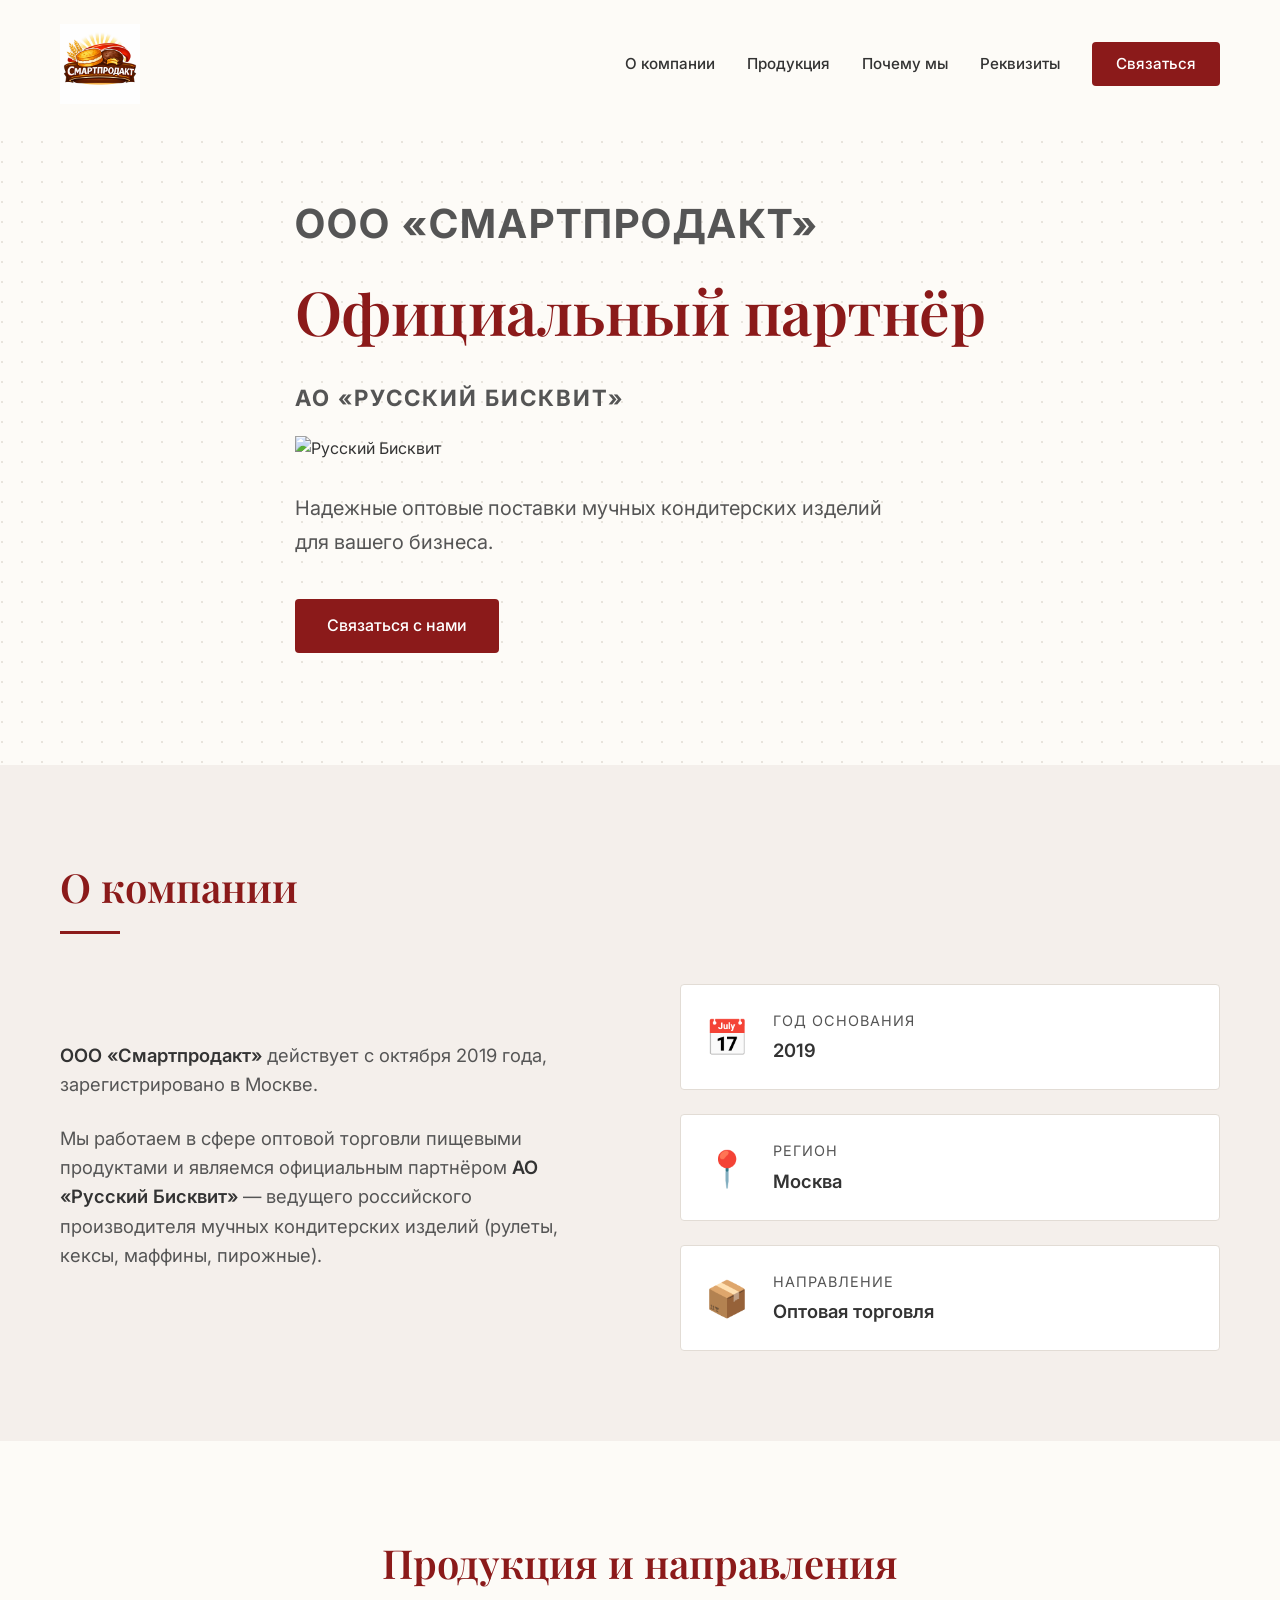
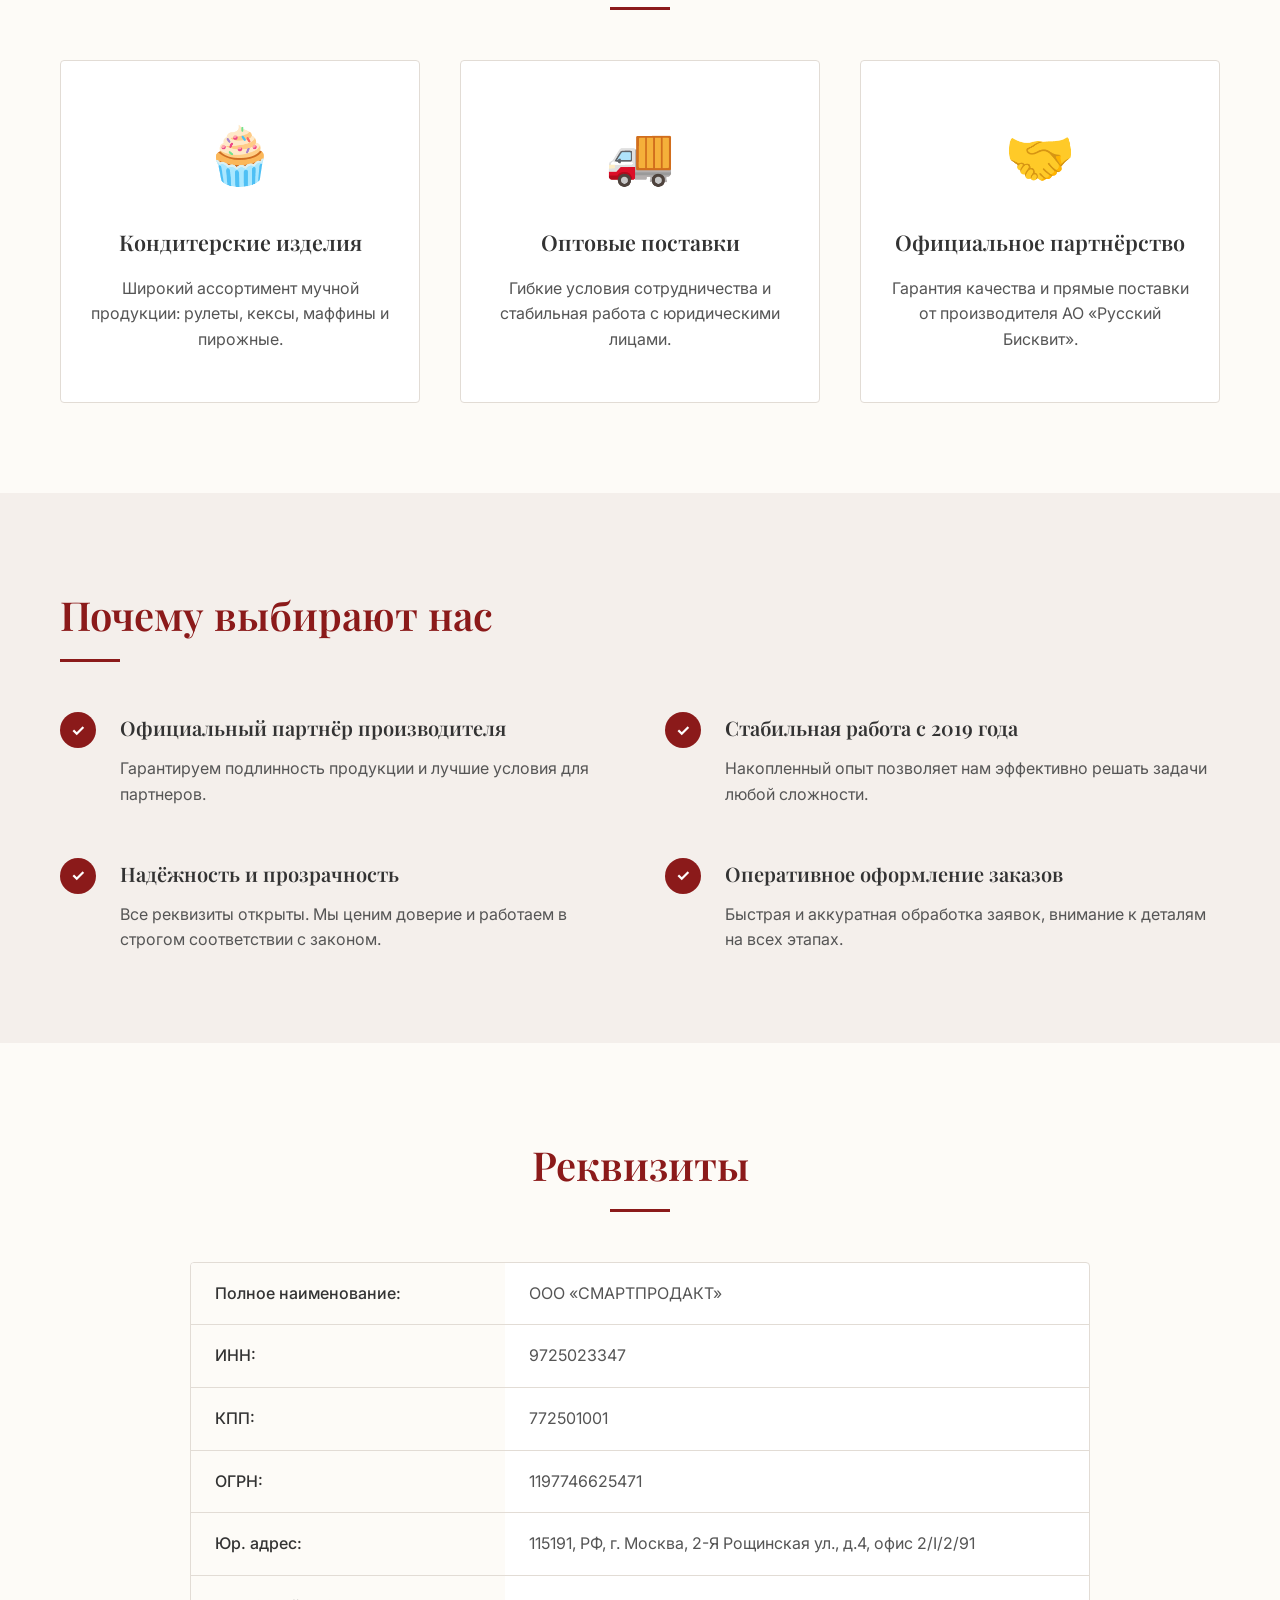
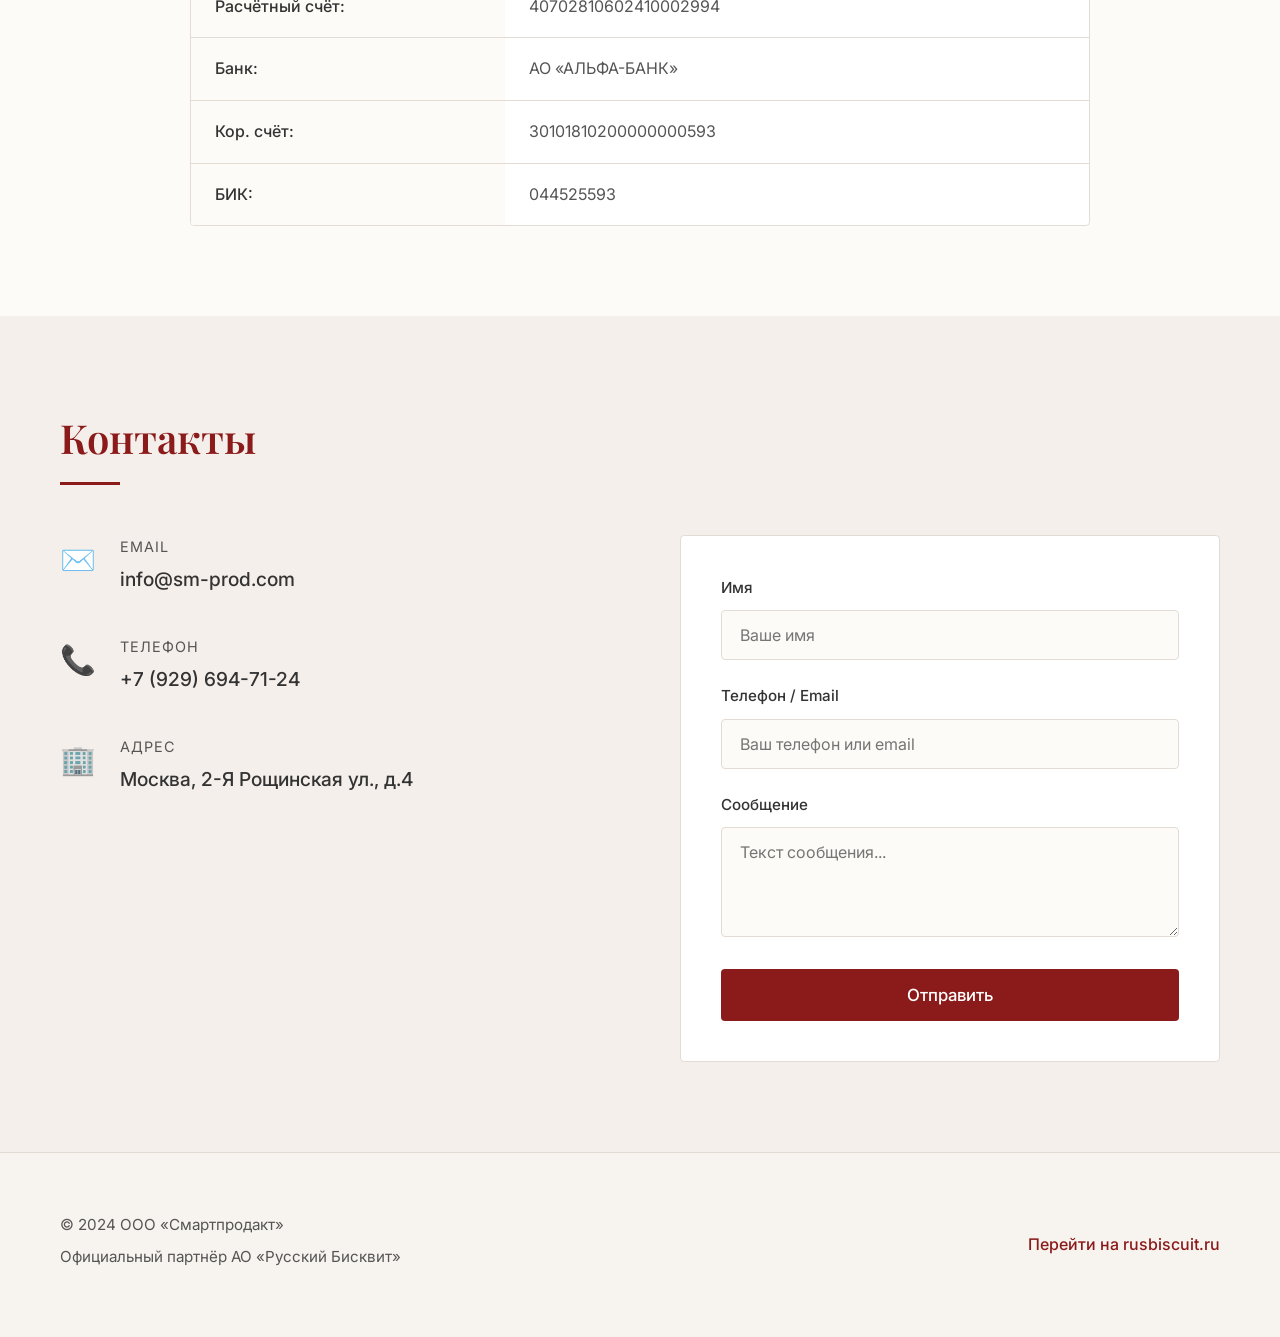
==== commit 4844261c: "Fix logo alignment and replace placeholder screenshot" ====
--- a/index.html
+++ b/index.html
@@ -49,7 +49,7 @@
                     <span class="hero-title-small">АО «Русский Бисквит»</span>
                 </h1>
                 <div class="hero-logo-container">
-                    <img src="rusbiscuit-logo.png" alt="Русский Бисквит" class="hero-partner-logo">
+                    <img src="rusbiscuit-logo-new-transparent.png" alt="Русский Бисквит" class="hero-partner-logo">
                 </div>
                 <p class="hero-subtitle">Надежные оптовые поставки мучных кондитерских изделий для вашего бизнеса.</p>
                 <a href="#contacts" class="btn-primary hero-btn">Связаться с нами</a>
@@ -66,7 +66,8 @@
                     <p><strong>ООО «Смартпродакт»</strong> действует с октября 2019 года, зарегистрировано в Москве.</p>
                     <p>Мы работаем в сфере оптовой торговли пищевыми продуктами и являемся официальным партнёром
                         <strong>АО «Русский Бисквит»</strong> — ведущего российского производителя мучных кондитерских
-                        изделий (рулеты, кексы, маффины, пирожные).</p>
+                        изделий (рулеты, кексы, маффины, пирожные).
+                    </p>
                 </div>
                 <div class="trust-badges">
                     <div class="badge">
--- a/style.css
+++ b/style.css
@@ -153,7 +153,7 @@
 }
 
 .header-logo {
-    height: 55px;
+    height: 80px;
     width: auto;
     display: block;
 }
@@ -214,7 +214,7 @@
 
 .hero-logo-placeholder {
     font-family: var(--font-body);
-    font-size: 1.4rem;
+    font-size: 2.5rem;
     color: var(--text-muted);
     margin-bottom: 20px;
     text-transform: uppercase;
@@ -230,7 +230,12 @@
 }
 
 .hero-title-small {
-    font-size: 2.5rem;
+    font-size: 1.4rem;
+    font-family: var(--font-body);
+    color: var(--text-muted);
+    font-weight: 700;
+    text-transform: uppercase;
+    letter-spacing: 2px;
 }
 
 .hero-logo-container {
@@ -238,8 +243,10 @@
 }
 
 .hero-partner-logo {
-    max-width: 250px;
+    max-width: 300px;
     height: auto;
+    display: block;
+    margin: 20px 0;
 }
 
 .hero-subtitle {
@@ -585,8 +592,12 @@
         font-size: 2.4rem;
     }
 
+    .hero-logo-placeholder {
+        font-size: 1.8rem;
+    }
+
     .hero-title-small {
-        font-size: 1.8rem;
+        font-size: 1.1rem;
     }
 
     .hero-partner-logo {
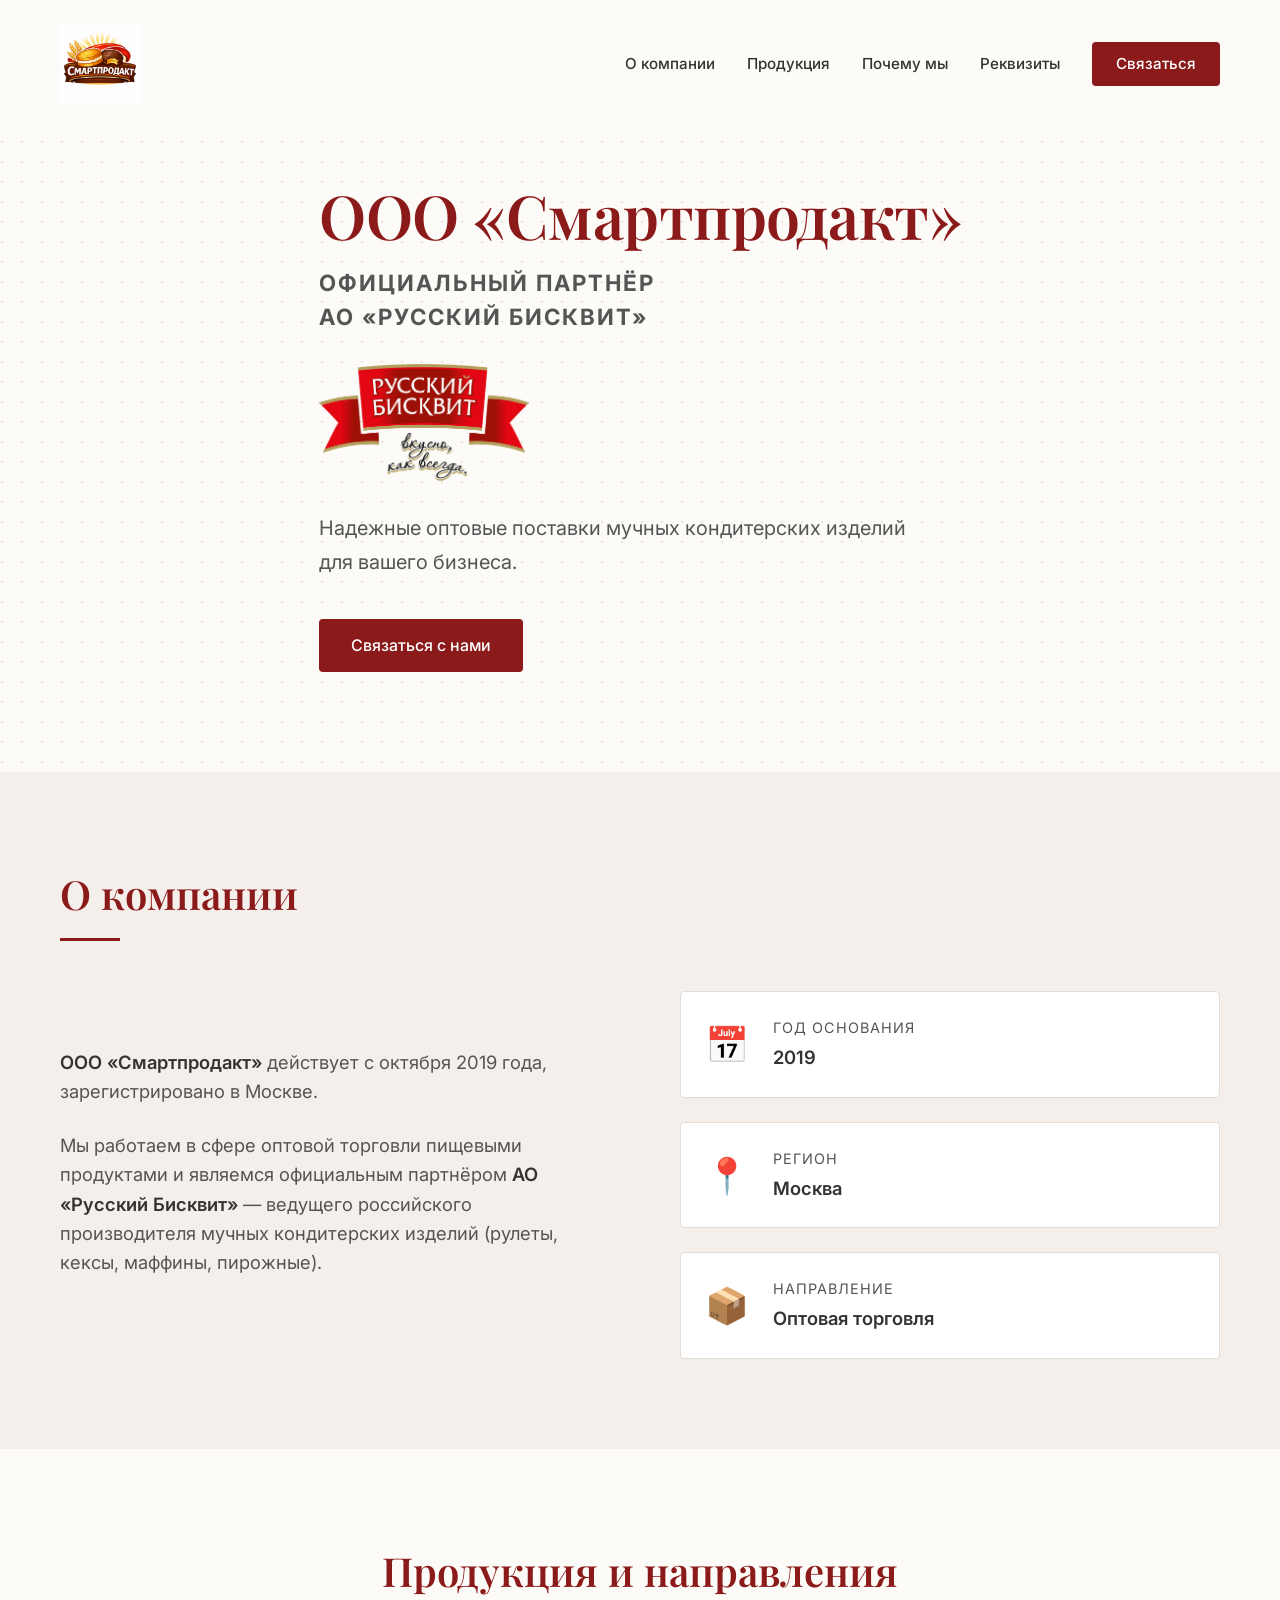
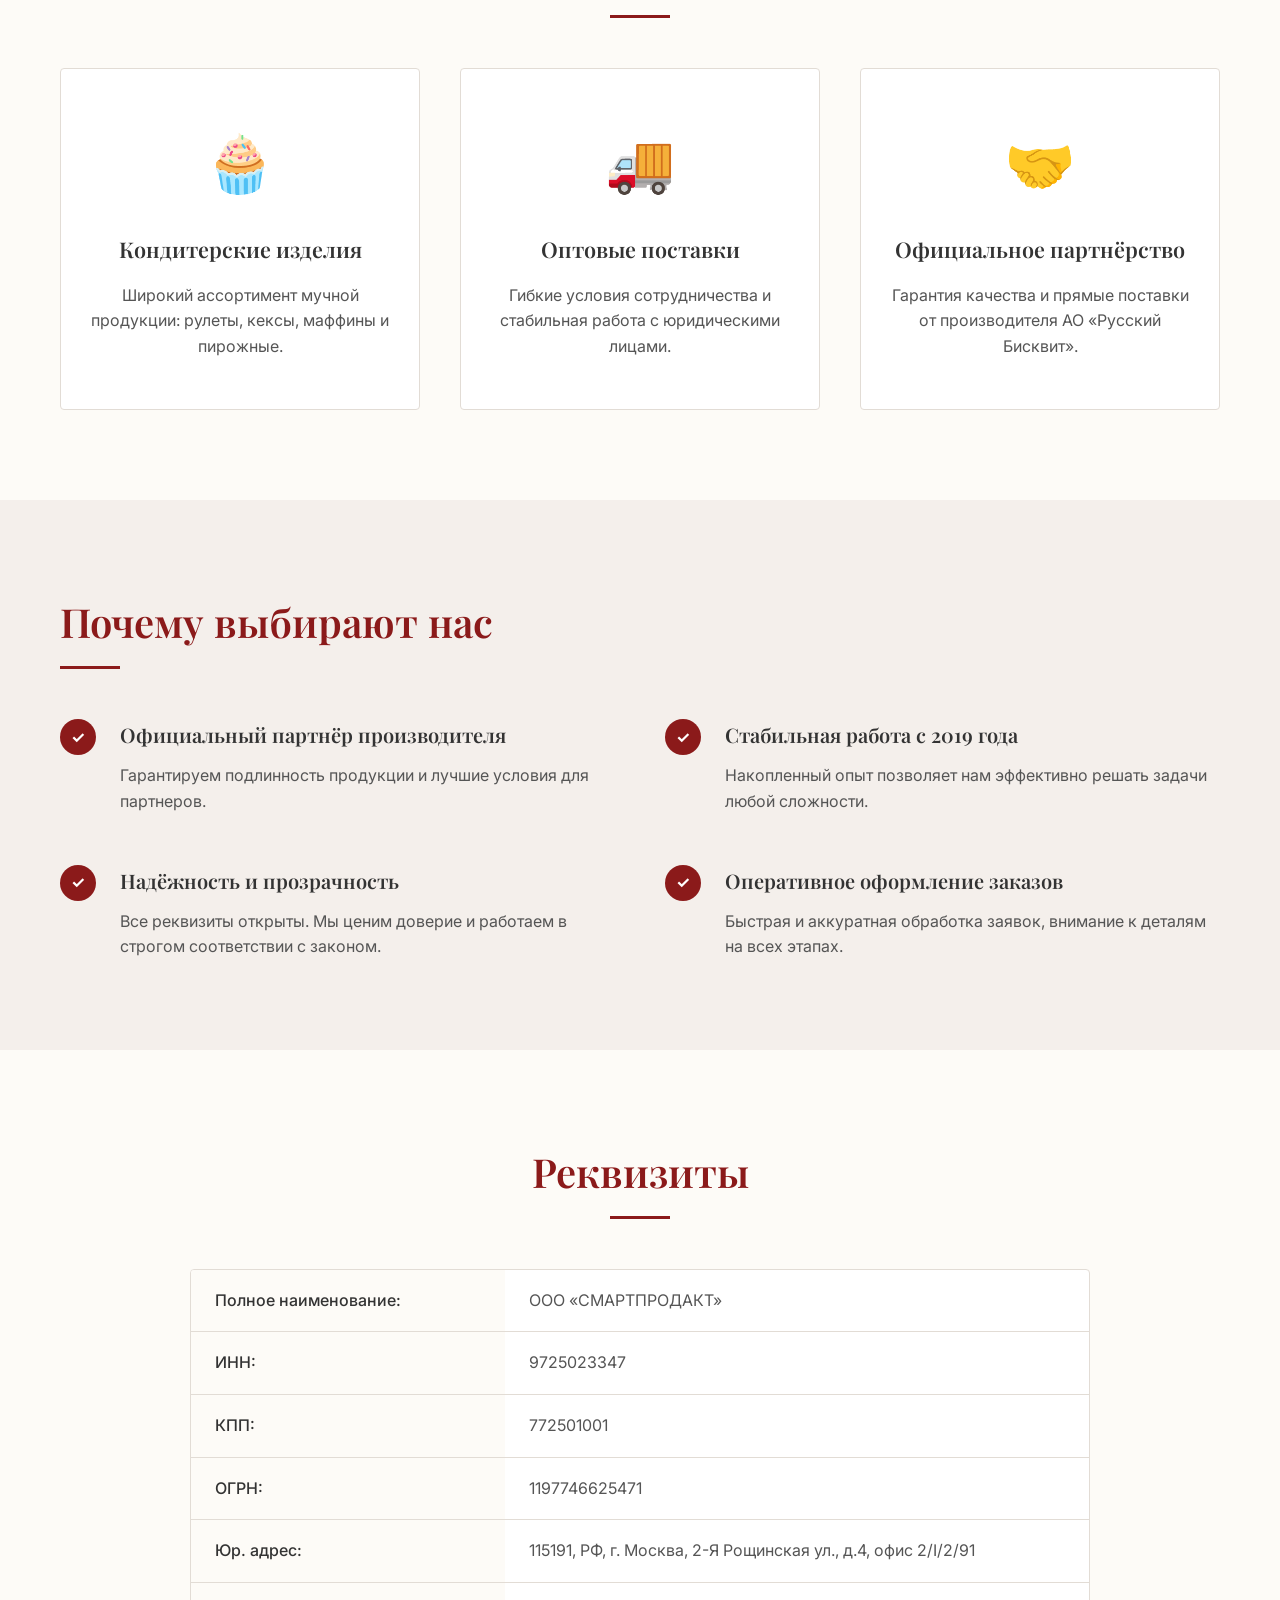
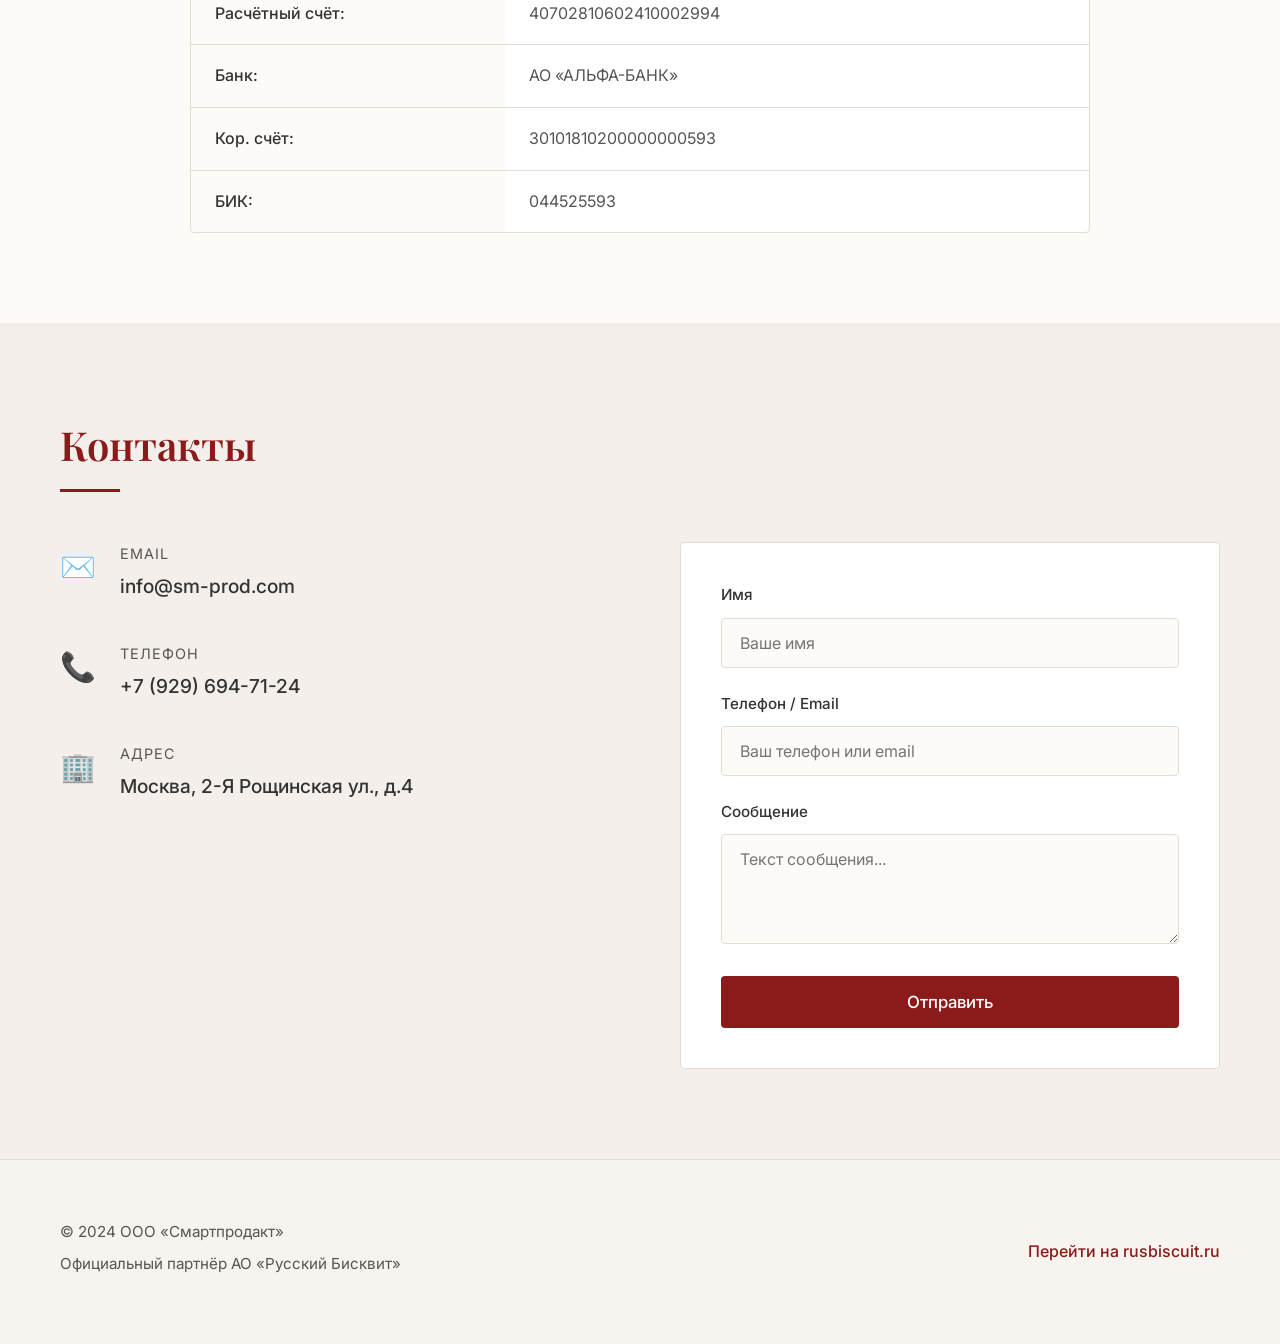
==== commit cf31226a: "Swap OOO Smartproduct and partner title roles, and reduce RB logo size" ====
--- a/index.html
+++ b/index.html
@@ -44,10 +44,10 @@
     <section id="hero" class="hero-section">
         <div class="container hero-container">
             <div class="hero-content">
-                <div class="hero-logo-placeholder">ООО «Смартпродакт»</div>
-                <h1 class="hero-title">Официальный партнёр<br>
-                    <span class="hero-title-small">АО «Русский Бисквит»</span>
-                </h1>
+                <h1 class="hero-title">ООО «Смартпродакт»</h1>
+                <div class="hero-title-small">
+                    Официальный партнёр<br>АО «Русский Бисквит»
+                </div>
                 <div class="hero-logo-container">
                     <img src="rusbiscuit-logo-new-transparent.png" alt="Русский Бисквит" class="hero-partner-logo">
                 </div>
--- a/style.css
+++ b/style.css
@@ -212,16 +212,6 @@
     max-width: 800px;
 }
 
-.hero-logo-placeholder {
-    font-family: var(--font-body);
-    font-size: 2.5rem;
-    color: var(--text-muted);
-    margin-bottom: 20px;
-    text-transform: uppercase;
-    letter-spacing: 2px;
-    font-weight: 700;
-}
-
 .hero-title {
     font-size: 3.8rem;
     line-height: 1.15;
@@ -236,6 +226,9 @@
     font-weight: 700;
     text-transform: uppercase;
     letter-spacing: 2px;
+    display: block;
+    margin-bottom: 30px;
+    line-height: 1.5;
 }
 
 .hero-logo-container {
@@ -243,7 +236,7 @@
 }
 
 .hero-partner-logo {
-    max-width: 300px;
+    max-width: 210px;
     height: auto;
     display: block;
     margin: 20px 0;
@@ -592,16 +585,12 @@
         font-size: 2.4rem;
     }
 
-    .hero-logo-placeholder {
-        font-size: 1.8rem;
-    }
-
     .hero-title-small {
         font-size: 1.1rem;
     }
 
     .hero-partner-logo {
-        max-width: 180px;
+        max-width: 150px;
     }
 
     .hero-title br {
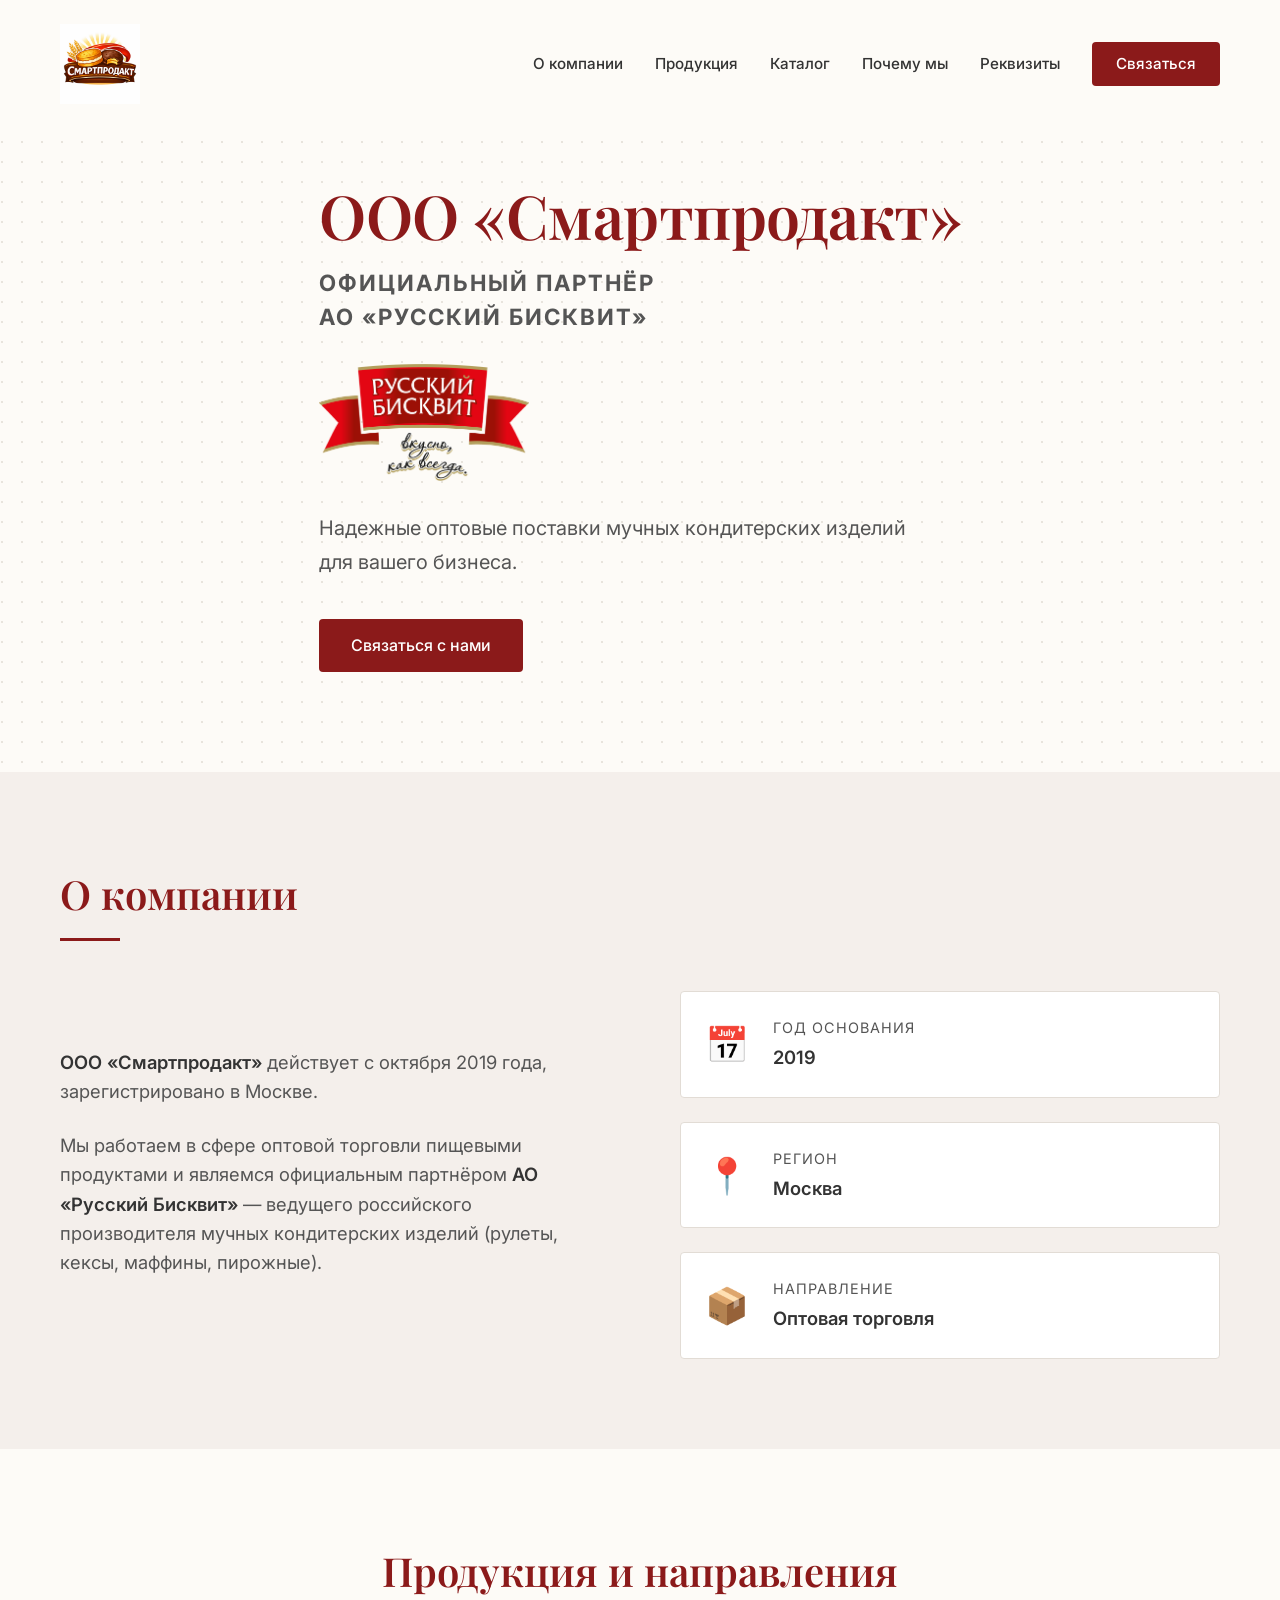
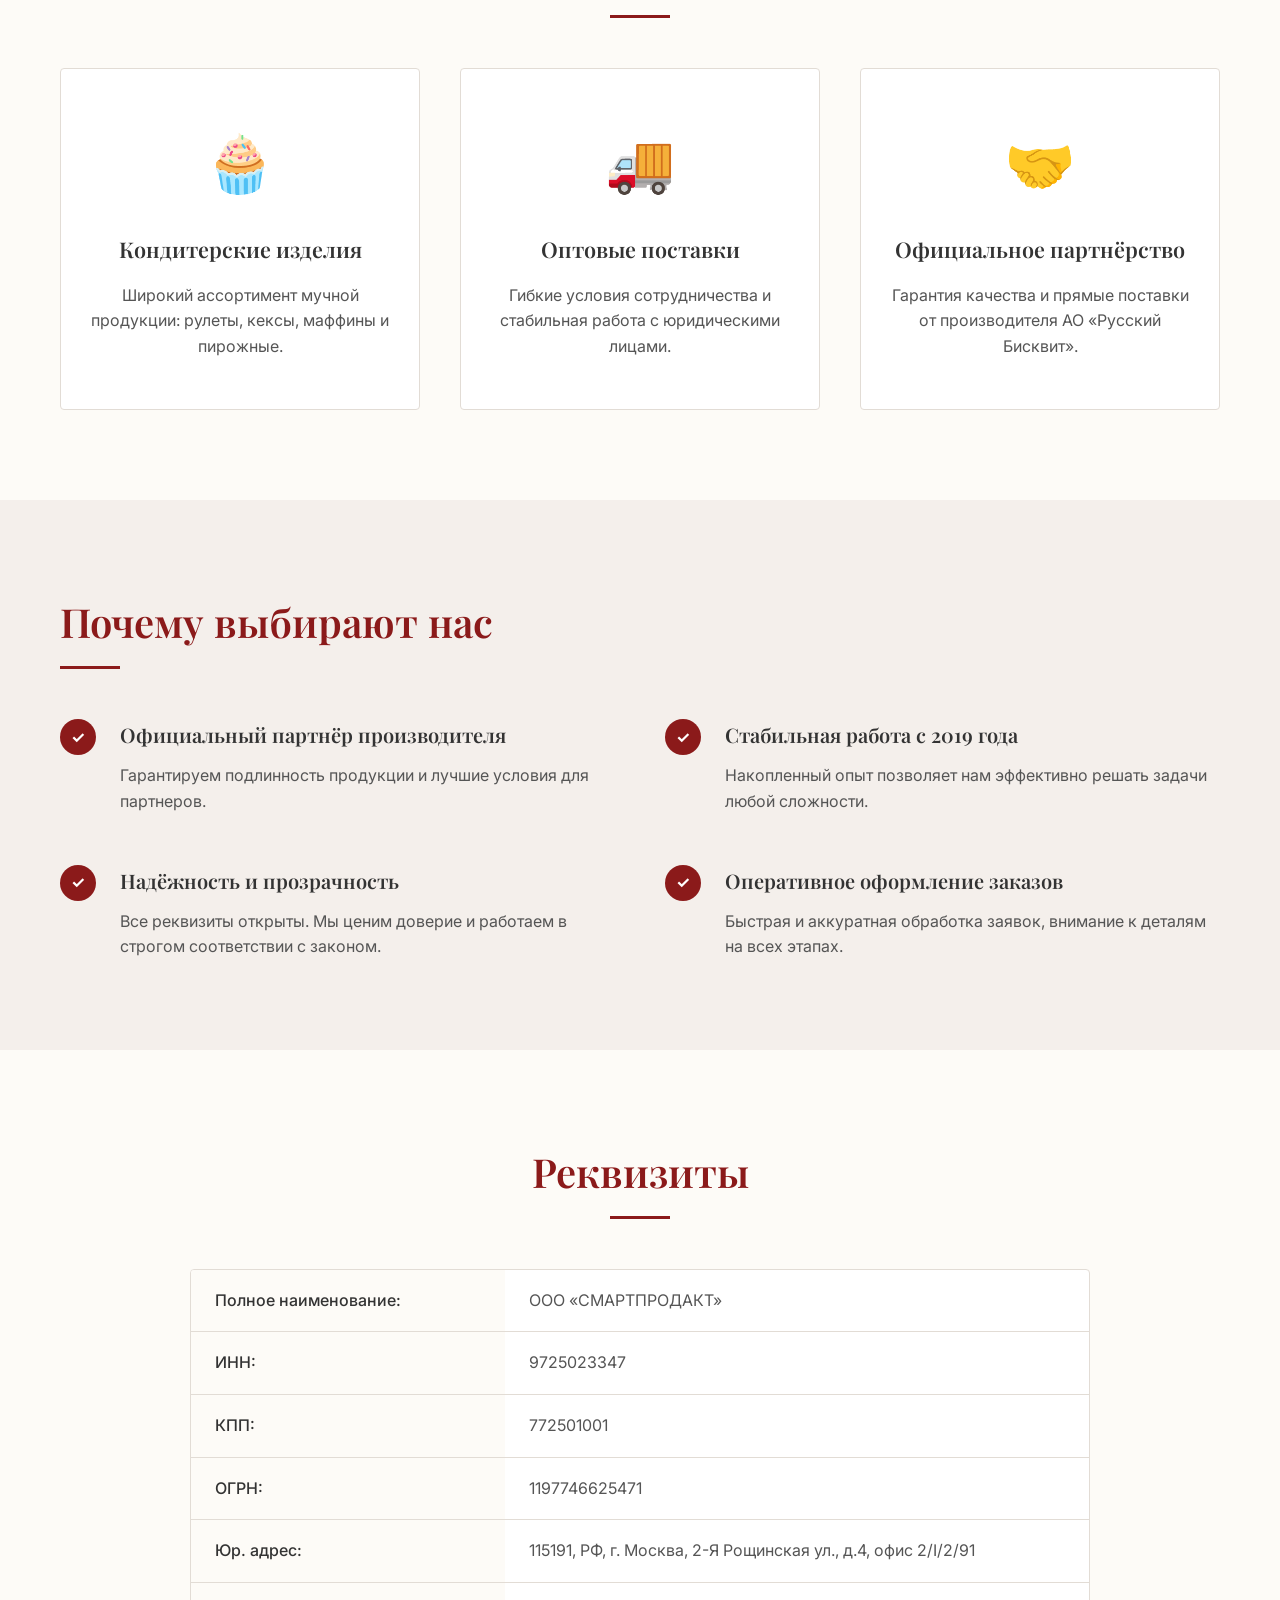
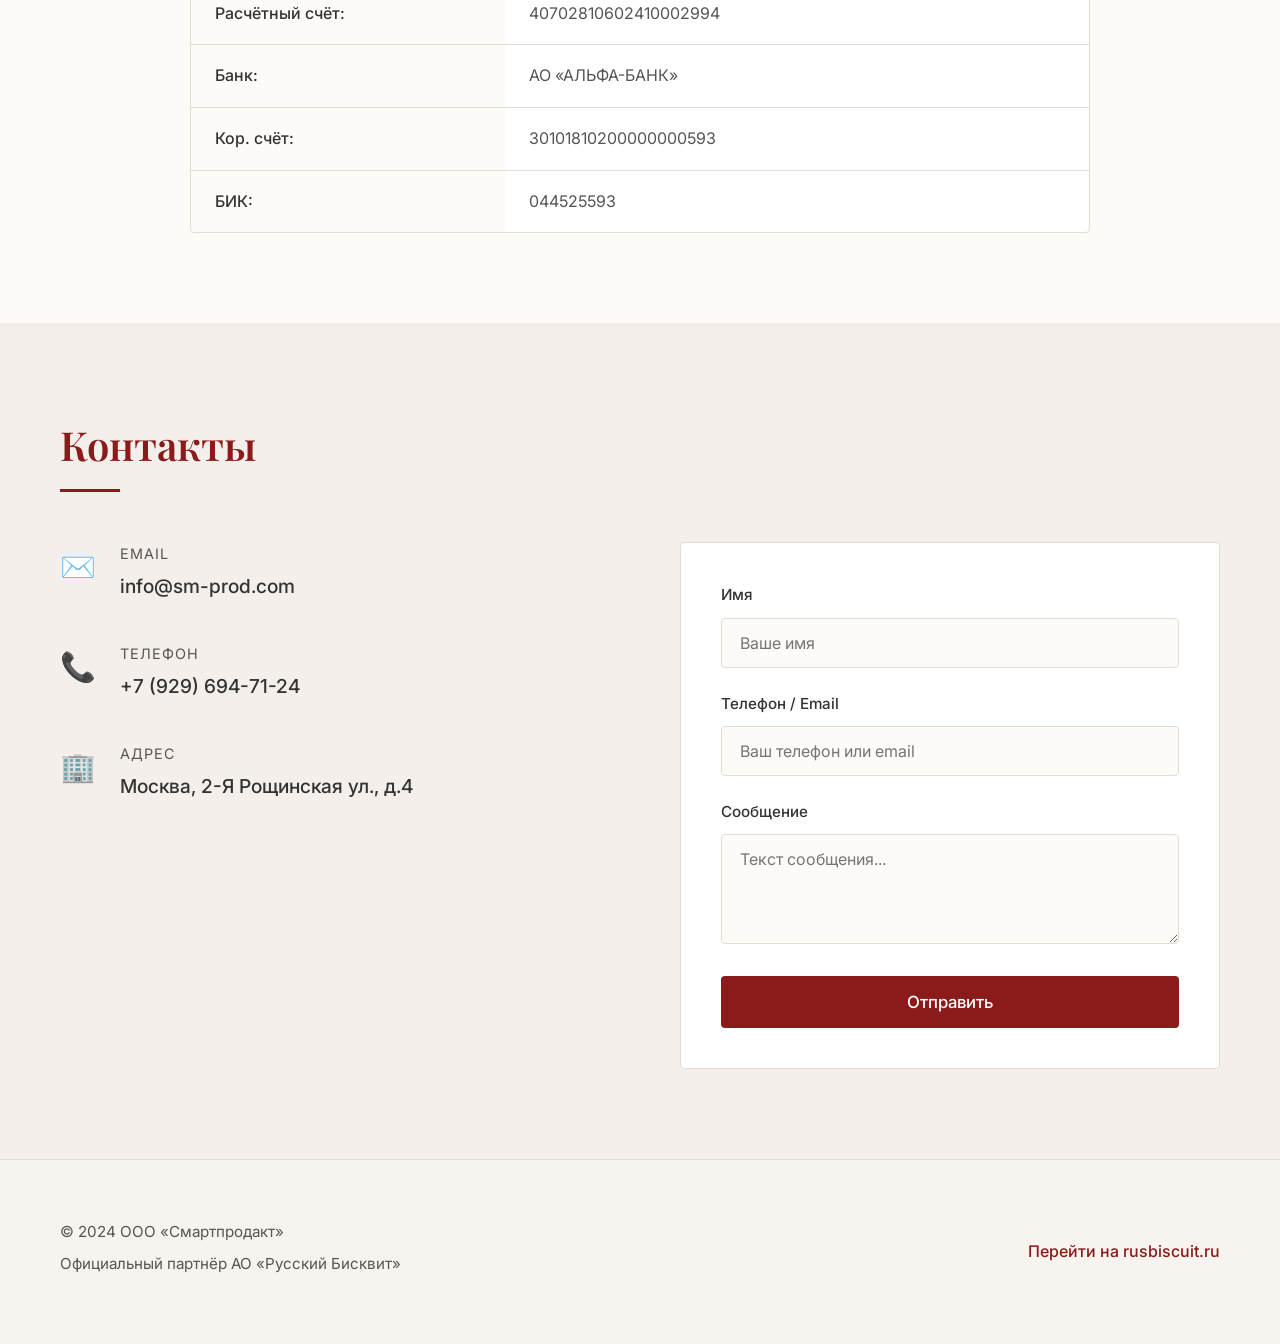
==== commit 212ffe55: "feat: add product catalog page with rusbiscuit.ru products Add dedicated catalog.html page listing 7" ====
--- a/index.html
+++ b/index.html
@@ -28,6 +28,7 @@
             <nav class="nav-links">
                 <a href="#about">О компании</a>
                 <a href="#products">Продукция</a>
+                <a href="catalog.html">Каталог</a>
                 <a href="#advantages">Почему мы</a>
                 <a href="#requisites">Реквизиты</a>
                 <a href="#contacts" class="btn-primary nav-btn">Связаться</a>
--- a/style.css
+++ b/style.css
@@ -621,4 +621,138 @@
         text-align: center;
         gap: 24px;
     }
-}+}
+
+/* ===== Catalog Page ===== */
+.catalog-hero {
+    padding: 140px 0 60px;
+    background: linear-gradient(180deg, var(--bg-beige) 0%, var(--bg-light) 100%);
+    text-align: center;
+}
+
+.catalog-hero-title {
+    font-size: 3rem;
+    margin-bottom: 16px;
+}
+
+.catalog-hero-subtitle {
+    font-size: 1.15rem;
+    color: var(--text-muted);
+    max-width: 720px;
+    margin: 0 auto 32px;
+}
+
+.catalog-nav {
+    display: flex;
+    flex-wrap: wrap;
+    gap: 10px;
+    justify-content: center;
+    max-width: 900px;
+    margin: 0 auto;
+}
+
+.catalog-nav-link {
+    display: inline-block;
+    padding: 8px 18px;
+    background-color: var(--white);
+    border: 1px solid var(--border-color);
+    border-radius: 999px;
+    font-size: 0.95rem;
+    color: var(--text-main);
+    transition: all var(--transition-speed) ease;
+}
+
+.catalog-nav-link:hover {
+    background-color: var(--primary-red);
+    color: var(--white);
+    border-color: var(--primary-red);
+}
+
+.nav-links a.active {
+    color: var(--primary-red);
+    font-weight: 600;
+}
+
+.catalog-grid {
+    display: grid;
+    grid-template-columns: repeat(auto-fill, minmax(240px, 1fr));
+    gap: 28px;
+}
+
+.product-card {
+    display: flex;
+    flex-direction: column;
+    align-items: center;
+    padding: 24px 20px;
+    background-color: var(--white);
+    border: 1px solid var(--border-color);
+    border-radius: 8px;
+    color: var(--text-main);
+    text-align: center;
+    transition: transform var(--transition-speed) ease, box-shadow var(--transition-speed) ease, border-color var(--transition-speed) ease;
+}
+
+.product-card:hover {
+    transform: translateY(-4px);
+    box-shadow: 0 12px 28px rgba(139, 26, 26, 0.12);
+    border-color: var(--primary-red);
+    color: var(--text-main);
+}
+
+.product-image {
+    width: 100%;
+    height: 200px;
+    display: flex;
+    align-items: center;
+    justify-content: center;
+    margin-bottom: 16px;
+    overflow: hidden;
+}
+
+.product-image img {
+    max-width: 100%;
+    max-height: 100%;
+    object-fit: contain;
+}
+
+.product-name {
+    font-size: 1.15rem;
+    margin-bottom: 6px;
+    color: var(--primary-red);
+}
+
+.product-weight {
+    font-size: 0.95rem;
+    color: var(--text-muted);
+    font-weight: 500;
+}
+
+.catalog-cta-text {
+    font-size: 1.1rem;
+    color: var(--text-muted);
+    max-width: 640px;
+    margin: 0 auto 32px;
+}
+
+@media (max-width: 768px) {
+    .catalog-hero {
+        padding: 110px 0 40px;
+    }
+
+    .catalog-hero-title {
+        font-size: 2.2rem;
+    }
+
+    .catalog-grid {
+        grid-template-columns: repeat(auto-fill, minmax(160px, 1fr));
+        gap: 16px;
+    }
+
+    .product-image {
+        height: 160px;
+    }
+
+    .product-card {
+        padding: 16px 12px;
+    }
+}
